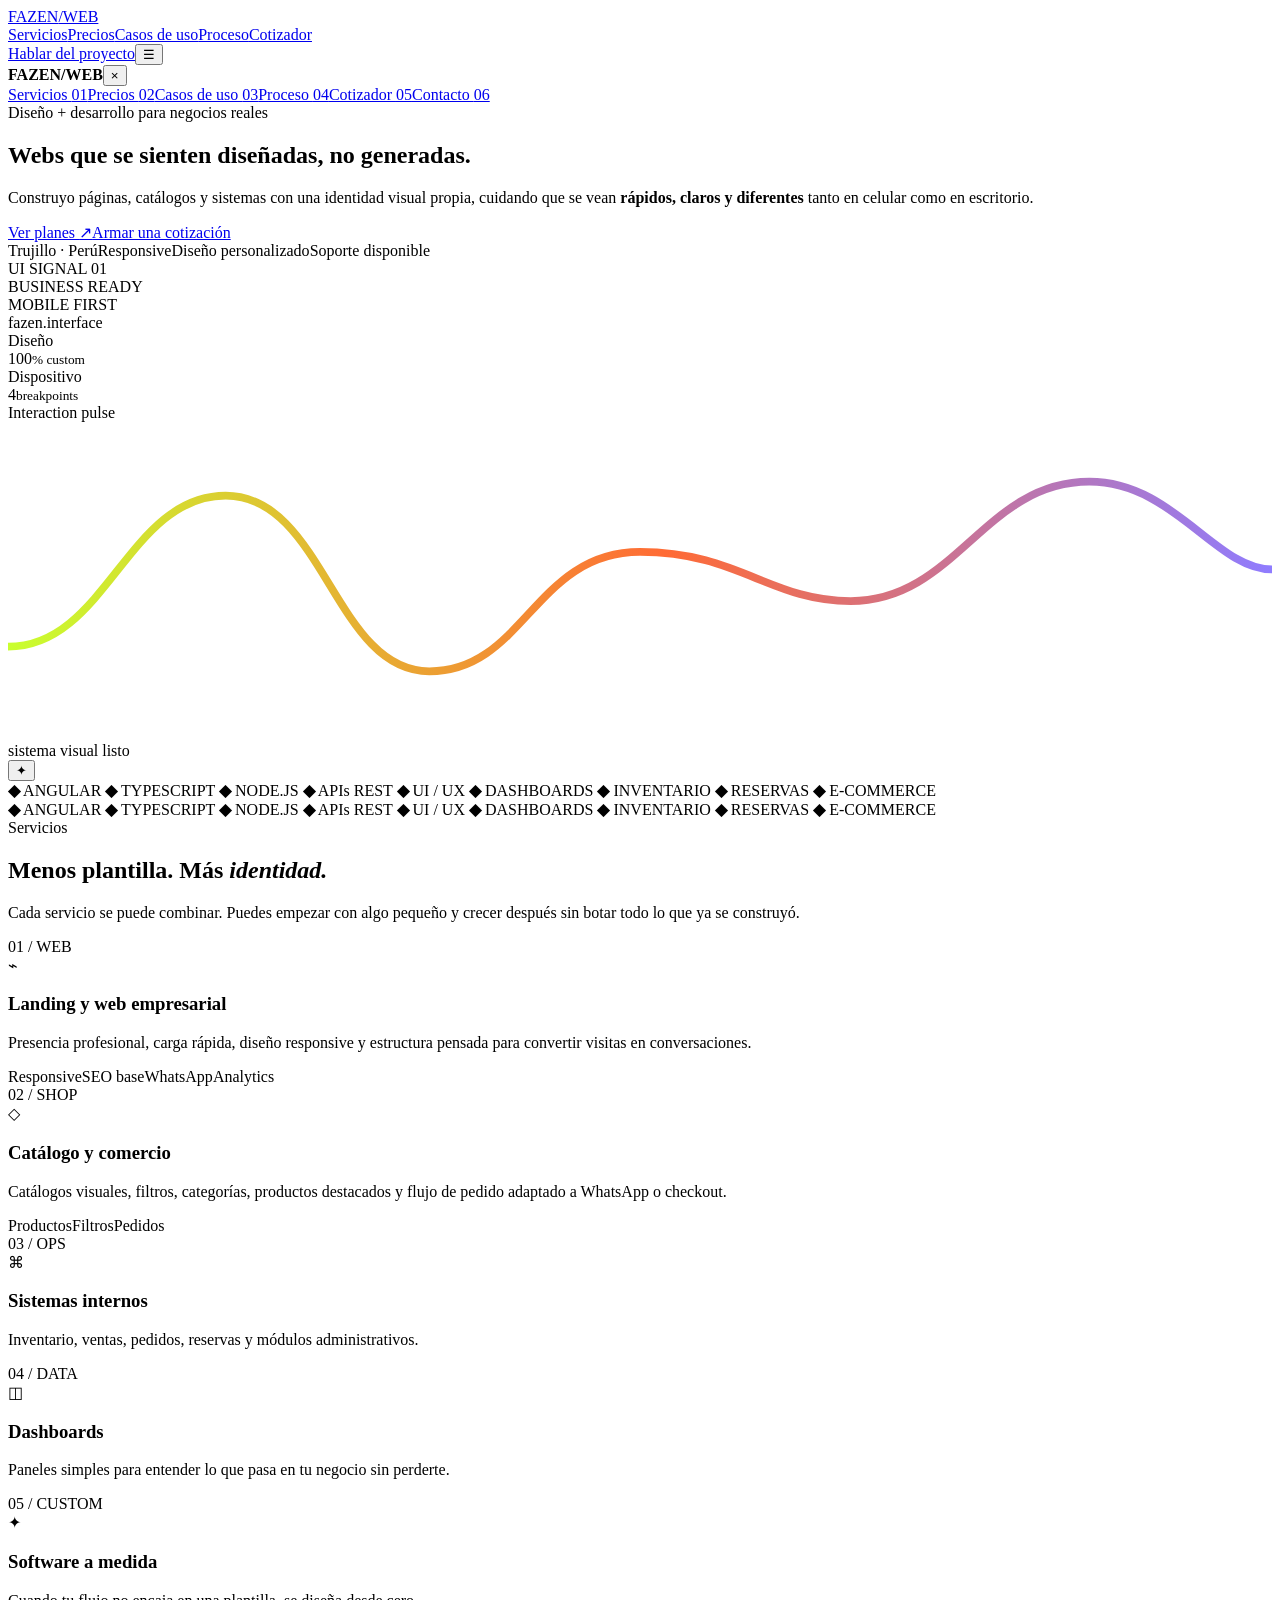
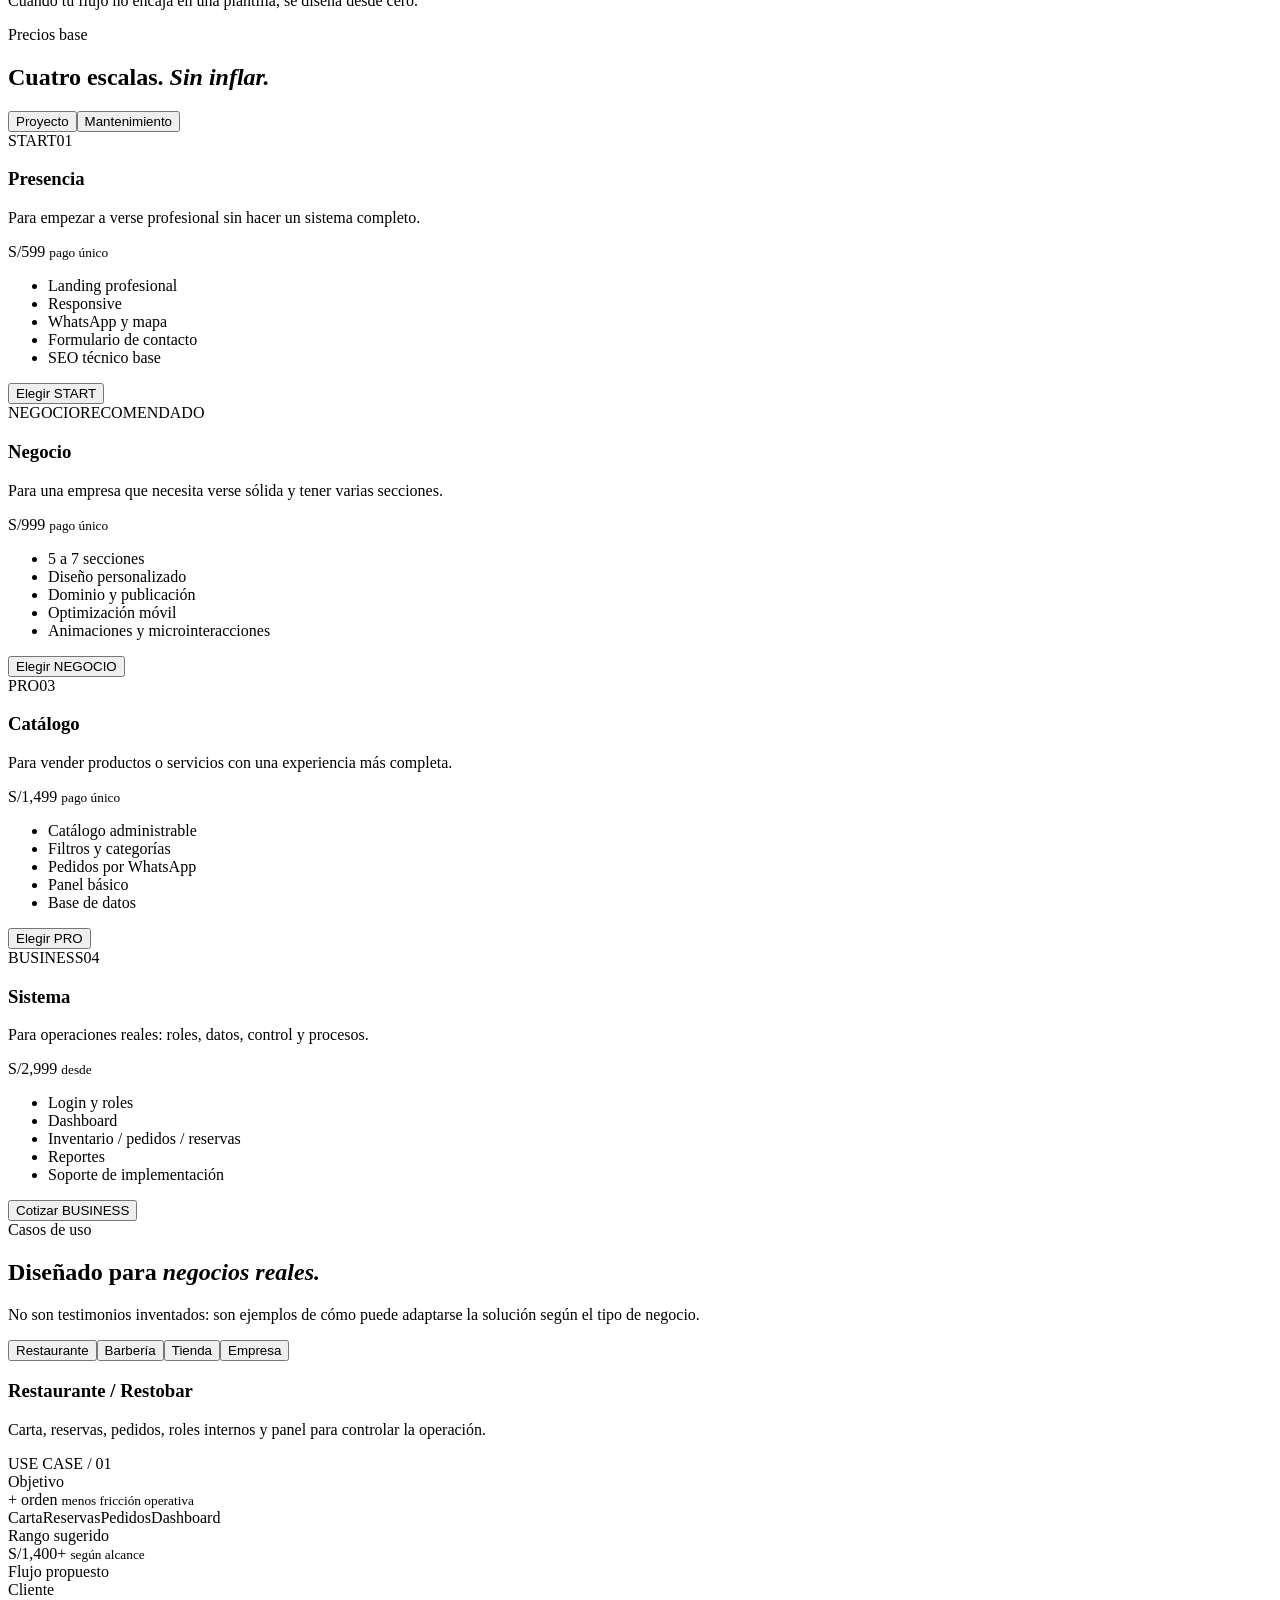
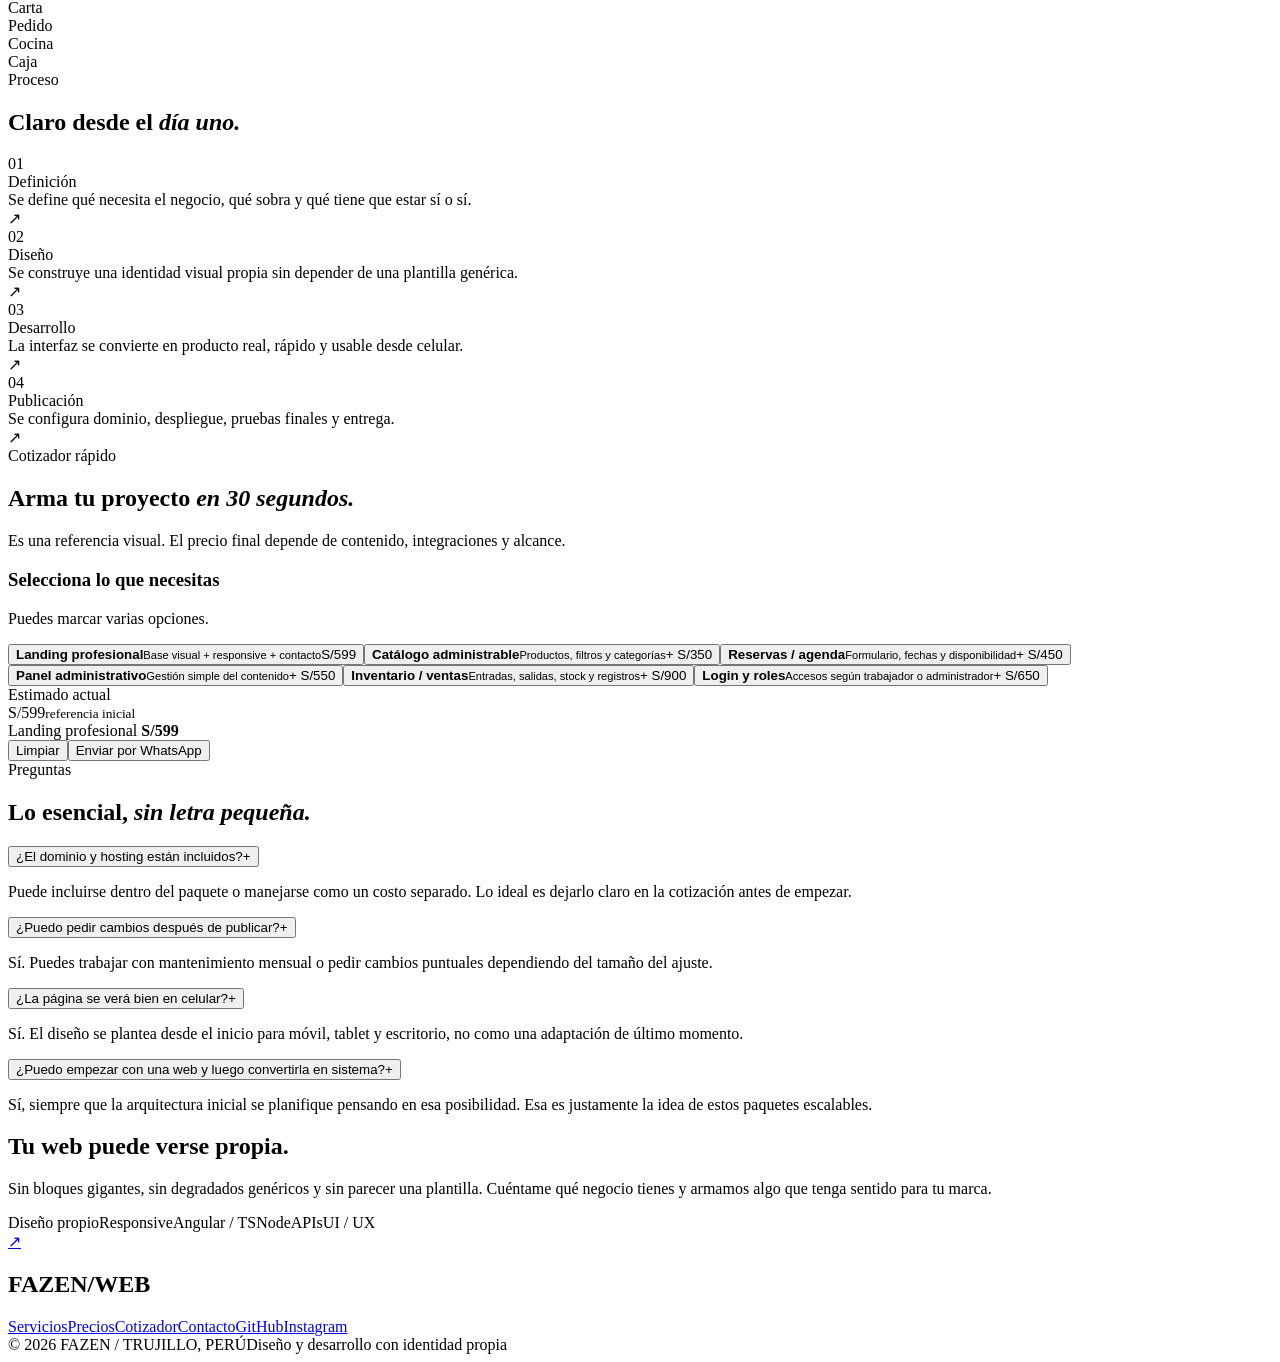
==== index.html @ 8232789a "Add Fazen landing page HTML" ====
<!DOCTYPE html><html lang="es"><head><meta charset="UTF-8"><meta name="viewport" content="width=device-width, initial-scale=1.0"><meta name="theme-color" content="#0b0b0a"><meta name="description" content="Fazen — diseño y desarrollo web para negocios que quieren verse distintos."><title>Fazen — Webs y sistemas con identidad propia</title><link rel="stylesheet" href="base.css"><link rel="stylesheet" href="components.css"></head><body><div class="scroll-progress" aria-hidden="true"><div class="scroll-progress__bar"></div></div><div class="page-noise" aria-hidden="true"></div><div class="page-lines" aria-hidden="true"></div><div class="page-vignette" aria-hidden="true"></div><div class="mouse-glow" aria-hidden="true"></div><div class="cursor-dot" aria-hidden="true"></div><div class="cursor-ring" aria-hidden="true"></div><div class="nav-wrap"><nav class="nav" aria-label="Navegación principal"><a class="nav__brand" href="#inicio" aria-label="Ir al inicio"><span class="nav__mark" aria-hidden="true"></span>FAZEN<span>/WEB</span></a><div class="nav__links"><a href="#servicios">Servicios</a><a href="#precios">Precios</a><a href="#casos">Casos de uso</a><a href="#proceso">Proceso</a><a href="#cotizador">Cotizador</a></div><a class="nav__cta magnetic" href="#contacto"><span class="dot"></span>Hablar del proyecto</a><button class="nav__menu" type="button" aria-label="Abrir menú">☰</button></nav></div><div class="mobile-panel" aria-hidden="true"><div class="mobile-panel__inner"><div class="mobile-panel__top"><strong>FAZEN/WEB</strong><button class="mobile-panel__close" type="button" aria-label="Cerrar menú">×</button></div><div class="mobile-panel__links"><a href="#servicios">Servicios <span>01</span></a><a href="#precios">Precios <span>02</span></a><a href="#casos">Casos de uso <span>03</span></a><a href="#proceso">Proceso <span>04</span></a><a href="#cotizador">Cotizador <span>05</span></a><a href="#contacto">Contacto <span>06</span></a></div></div></div><main><section class="hero" id="inicio"><div class="container"><div class="hero__grid"><div class="hero__content"><div class="hero__badge reveal"><i></i>Diseño + desarrollo para negocios reales</div><h1 class="hero__title reveal reveal-delay-1">Webs que se sienten <span class="outline">diseñadas,</span> no <span class="accent-word">generadas.</span></h1><p class="hero__copy reveal reveal-delay-2">Construyo páginas, catálogos y sistemas con una identidad visual propia, cuidando que se vean <strong>rápidos, claros y diferentes</strong> tanto en celular como en escritorio.</p><div class="hero__actions reveal reveal-delay-3"><a href="#precios" class="btn btn--accent magnetic">Ver planes <span class="btn__arrow">↗</span></a><a href="#cotizador" class="btn magnetic">Armar una cotización</a></div><div class="hero__meta reveal reveal-delay-4"><span>Trujillo · Perú</span><span>Responsive</span><span>Diseño personalizado</span><span>Soporte disponible</span></div></div><div class="signal-stage reveal reveal-delay-2"><div class="signal-orbit" aria-hidden="true"></div><div class="signal-stage__wire" aria-hidden="true"></div><div class="signal-stage__wire" aria-hidden="true"></div><div class="floating-tag floating-tag--a">UI SIGNAL 01</div><div class="floating-tag floating-tag--b">BUSINESS READY</div><div class="floating-tag floating-tag--c">MOBILE FIRST</div><article class="signal-console" aria-label="Panel visual demostrativo"><header class="signal-console__top"><div class="signal-console__brand">fazen.interface</div><div class="signal-console__traffic" aria-hidden="true"><i></i><i></i><i></i></div></header><div class="signal-console__body"><div class="signal-readout"><div class="readout-card"><div class="readout-card__label">Diseño</div><div class="readout-card__value">100<small>% custom</small></div><div class="readout-card__strip"><span class="on"></span><span class="on"></span><span class="on"></span><span class="hot"></span><span></span></div></div><div class="readout-card"><div class="readout-card__label">Dispositivo</div><div class="readout-card__value">4<small>breakpoints</small></div><div class="readout-card__strip"><span class="hot"></span><span class="on"></span><span class="on"></span><span class="on"></span><span></span></div></div></div><div class="signal-graph"><div class="signal-graph__label">Interaction pulse</div><svg viewBox="0 0 360 90" aria-hidden="true"><defs><linearGradient id="graphGradient" x1="0" x2="1"><stop offset="0%" stop-color="#c9ff2f"/><stop offset="52%" stop-color="#ff6b35"/><stop offset="100%" stop-color="#8f7cff"/></linearGradient></defs><path d="M0,64 C28,64 34,21 62,21 C90,21 93,71 120,71 C147,71 150,37 180,37 C208,37 217,51 240,51 C270,51 278,17 308,17 C332,17 344,42 360,42" fill="none" stroke="url(#graphGradient)" stroke-width="2.2" stroke-linecap="round" class="signal-graph__pulse"/></svg></div></div><div class="signal-console__bottom"><div class="signal-status"><i></i>sistema visual listo</div><button class="signal-switch" type="button" aria-label="Cambiar modo visual">✦</button></div></article></div></div></div></section><section class="trust-strip" aria-label="Tecnologías y servicios"><div class="trust-strip__track"><div class="trust-strip__item"><b>◆</b> ANGULAR <b>◆</b> TYPESCRIPT <b>◆</b> NODE.JS <b>◆</b> APIs REST <b>◆</b> UI / UX <b>◆</b> DASHBOARDS <b>◆</b> INVENTARIO <b>◆</b> RESERVAS <b>◆</b> E-COMMERCE</div><div class="trust-strip__item"><b>◆</b> ANGULAR <b>◆</b> TYPESCRIPT <b>◆</b> NODE.JS <b>◆</b> APIs REST <b>◆</b> UI / UX <b>◆</b> DASHBOARDS <b>◆</b> INVENTARIO <b>◆</b> RESERVAS <b>◆</b> E-COMMERCE</div></div></section><section class="section" id="servicios"><div class="container"><div class="section-head-row"><div><div class="section-kicker reveal">Servicios</div><h2 class="section-heading reveal reveal-delay-1">Menos plantilla. Más <em>identidad.</em></h2></div><p class="section-copy reveal reveal-delay-2">Cada servicio se puede combinar. Puedes empezar con algo pequeño y crecer después sin botar todo lo que ya se construyó.</p></div><div class="mosaic"><article class="service-tile reveal tilt"><div class="service-tile__index">01 / WEB</div><div class="service-tile__icon">⌁</div><h3>Landing y web empresarial</h3><p>Presencia profesional, carga rápida, diseño responsive y estructura pensada para convertir visitas en conversaciones.</p><div class="service-tile__tags"><span>Responsive</span><span>SEO base</span><span>WhatsApp</span><span>Analytics</span></div><div class="service-tile__shape" aria-hidden="true"></div></article><article class="service-tile reveal reveal-delay-1 tilt"><div class="service-tile__index">02 / SHOP</div><div class="service-tile__icon">◇</div><h3>Catálogo y comercio</h3><p>Catálogos visuales, filtros, categorías, productos destacados y flujo de pedido adaptado a WhatsApp o checkout.</p><div class="service-tile__tags"><span>Productos</span><span>Filtros</span><span>Pedidos</span></div><div class="service-tile__shape" aria-hidden="true"></div></article><article class="service-tile reveal tilt"><div class="service-tile__index">03 / OPS</div><div class="service-tile__icon">⌘</div><h3>Sistemas internos</h3><p>Inventario, ventas, pedidos, reservas y módulos administrativos.</p><div class="service-tile__shape" aria-hidden="true"></div></article><article class="service-tile reveal reveal-delay-1 tilt"><div class="service-tile__index">04 / DATA</div><div class="service-tile__icon">◫</div><h3>Dashboards</h3><p>Paneles simples para entender lo que pasa en tu negocio sin perderte.</p><div class="service-tile__shape" aria-hidden="true"></div></article><article class="service-tile reveal reveal-delay-2 tilt"><div class="service-tile__index">05 / CUSTOM</div><div class="service-tile__icon">✦</div><h3>Software a medida</h3><p>Cuando tu flujo no encaja en una plantilla, se diseña desde cero.</p><div class="service-tile__shape" aria-hidden="true"></div></article></div></div></section><section class="section section--tight" id="precios"><div class="container"><div class="section-head-row"><div><div class="section-kicker reveal">Precios base</div><h2 class="section-heading reveal reveal-delay-1">Cuatro escalas. <em>Sin inflar.</em></h2></div><div class="pricing-switcher reveal reveal-delay-2"><button type="button" class="is-active" data-mode="build">Proyecto</button><button type="button" data-mode="care">Mantenimiento</button></div></div><div class="pricing-grid"><article class="price-card reveal" data-plan-card="start"><div class="price-card__eyebrow"><span>START</span><span>01</span></div><h3>Presencia</h3><p class="price-card__desc">Para empezar a verse profesional sin hacer un sistema completo.</p><div class="price-card__price" data-build="S/599" data-care="S/60">S/599 <small data-suffix>pago único</small></div><ul class="price-card__list"><li>Landing profesional</li><li>Responsive</li><li>WhatsApp y mapa</li><li>Formulario de contacto</li><li>SEO técnico base</li></ul><button class="btn plan-button" type="button" data-plan="START">Elegir START</button></article><article class="price-card price-card--focus reveal reveal-delay-1" data-plan-card="negocio"><div class="price-card__eyebrow"><span>NEGOCIO</span><span class="price-card__badge">RECOMENDADO</span></div><h3>Negocio</h3><p class="price-card__desc">Para una empresa que necesita verse sólida y tener varias secciones.</p><div class="price-card__price" data-build="S/999" data-care="S/100">S/999 <small data-suffix>pago único</small></div><ul class="price-card__list"><li>5 a 7 secciones</li><li>Diseño personalizado</li><li>Dominio y publicación</li><li>Optimización móvil</li><li>Animaciones y microinteracciones</li></ul><button class="btn btn--accent plan-button" type="button" data-plan="NEGOCIO">Elegir NEGOCIO</button></article><article class="price-card reveal reveal-delay-2" data-plan-card="pro"><div class="price-card__eyebrow"><span>PRO</span><span>03</span></div><h3>Catálogo</h3><p class="price-card__desc">Para vender productos o servicios con una experiencia más completa.</p><div class="price-card__price" data-build="S/1,499" data-care="S/150">S/1,499 <small data-suffix>pago único</small></div><ul class="price-card__list"><li>Catálogo administrable</li><li>Filtros y categorías</li><li>Pedidos por WhatsApp</li><li>Panel básico</li><li>Base de datos</li></ul><button class="btn plan-button" type="button" data-plan="PRO">Elegir PRO</button></article><article class="price-card reveal reveal-delay-3" data-plan-card="business"><div class="price-card__eyebrow"><span>BUSINESS</span><span>04</span></div><h3>Sistema</h3><p class="price-card__desc">Para operaciones reales: roles, datos, control y procesos.</p><div class="price-card__price" data-build="S/2,999" data-care="S/250">S/2,999 <small data-suffix>desde</small></div><ul class="price-card__list"><li>Login y roles</li><li>Dashboard</li><li>Inventario / pedidos / reservas</li><li>Reportes</li><li>Soporte de implementación</li></ul><button class="btn plan-button" type="button" data-plan="BUSINESS">Cotizar BUSINESS</button></article></div></div></section><section class="section" id="casos"><div class="container"><div class="section-head-row"><div><div class="section-kicker reveal">Casos de uso</div><h2 class="section-heading reveal reveal-delay-1">Diseñado para <em>negocios reales.</em></h2></div><p class="section-copy reveal reveal-delay-2">No son testimonios inventados: son ejemplos de cómo puede adaptarse la solución según el tipo de negocio.</p></div><div class="case-rail"><div class="case-rail__nav reveal"><button type="button" class="is-active" data-case="restaurante">Restaurante</button><button type="button" data-case="barberia">Barbería</button><button type="button" data-case="tienda">Tienda</button><button type="button" data-case="empresa">Empresa</button></div><div class="case-panel reveal reveal-delay-1"><div class="case-panel__top"><div><h3 class="case-panel__title" id="caseTitle">Restaurante / Restobar</h3><p class="case-panel__desc" id="caseDesc">Carta, reservas, pedidos, roles internos y panel para controlar la operación.</p></div><div class="case-panel__code" id="caseCode">USE CASE / 01</div></div><div class="case-panel__grid"><div class="case-block"><div class="case-block__label">Objetivo</div><div class="case-block__value" id="caseGoal">+ orden <small>menos fricción operativa</small></div><div class="case-block__chips" id="caseChips"><span>Carta</span><span>Reservas</span><span>Pedidos</span><span>Dashboard</span></div></div><div class="case-block"><div class="case-block__label">Rango sugerido</div><div class="case-block__value" id="caseRange">S/1,400+ <small>según alcance</small></div></div><div class="case-block case-block--wide"><div class="case-block__label">Flujo propuesto</div><div class="case-flow" id="caseFlow"><div class="case-flow__step">Cliente</div><div class="case-flow__step">Carta</div><div class="case-flow__step">Pedido</div><div class="case-flow__step">Cocina</div><div class="case-flow__step">Caja</div></div></div></div></div></div></div></section><section class="section section--tight" id="proceso"><div class="container"><div class="section-head-row"><div><div class="section-kicker reveal">Proceso</div><h2 class="section-heading reveal reveal-delay-1">Claro desde el <em>día uno.</em></h2></div></div><div class="process-track"><div class="process-row reveal"><div class="process-row__n">01</div><div class="process-row__title">Definición</div><div class="process-row__copy">Se define qué necesita el negocio, qué sobra y qué tiene que estar sí o sí.</div><div class="process-row__mark">↗</div></div><div class="process-row reveal reveal-delay-1"><div class="process-row__n">02</div><div class="process-row__title">Diseño</div><div class="process-row__copy">Se construye una identidad visual propia sin depender de una plantilla genérica.</div><div class="process-row__mark">↗</div></div><div class="process-row reveal reveal-delay-2"><div class="process-row__n">03</div><div class="process-row__title">Desarrollo</div><div class="process-row__copy">La interfaz se convierte en producto real, rápido y usable desde celular.</div><div class="process-row__mark">↗</div></div><div class="process-row reveal reveal-delay-3"><div class="process-row__n">04</div><div class="process-row__title">Publicación</div><div class="process-row__copy">Se configura dominio, despliegue, pruebas finales y entrega.</div><div class="process-row__mark">↗</div></div></div></div></section><section class="section" id="cotizador"><div class="container"><div class="section-head-row"><div><div class="section-kicker reveal">Cotizador rápido</div><h2 class="section-heading reveal reveal-delay-1">Arma tu proyecto <em>en 30 segundos.</em></h2></div><p class="section-copy reveal reveal-delay-2">Es una referencia visual. El precio final depende de contenido, integraciones y alcance.</p></div><div class="quote-builder reveal"><div class="quote-builder__options"><h3 class="quote-builder__title">Selecciona lo que necesitas</h3><p class="quote-builder__sub">Puedes marcar varias opciones.</p><div class="quote-option-list"><button class="quote-option is-selected" type="button" data-price="599" data-label="Landing profesional"><span class="quote-option__text"><strong>Landing profesional</strong><small>Base visual + responsive + contacto</small></span><span class="quote-option__price">S/599</span></button><button class="quote-option" type="button" data-price="350" data-label="Catálogo administrable"><span class="quote-option__text"><strong>Catálogo administrable</strong><small>Productos, filtros y categorías</small></span><span class="quote-option__price">+ S/350</span></button><button class="quote-option" type="button" data-price="450" data-label="Reservas / agenda"><span class="quote-option__text"><strong>Reservas / agenda</strong><small>Formulario, fechas y disponibilidad</small></span><span class="quote-option__price">+ S/450</span></button><button class="quote-option" type="button" data-price="550" data-label="Panel administrativo"><span class="quote-option__text"><strong>Panel administrativo</strong><small>Gestión simple del contenido</small></span><span class="quote-option__price">+ S/550</span></button><button class="quote-option" type="button" data-price="900" data-label="Inventario / ventas"><span class="quote-option__text"><strong>Inventario / ventas</strong><small>Entradas, salidas, stock y registros</small></span><span class="quote-option__price">+ S/900</span></button><button class="quote-option" type="button" data-price="650" data-label="Login y roles"><span class="quote-option__text"><strong>Login y roles</strong><small>Accesos según trabajador o administrador</small></span><span class="quote-option__price">+ S/650</span></button></div></div><div class="quote-builder__result"><div class="quote-result"><div class="quote-result__badge">Estimado actual</div><div class="quote-result__total" id="quoteTotal">S/599 <small>referencia inicial</small></div><div class="quote-result__summary" id="quoteSummary"><div class="quote-result__summary-row"><span>Landing profesional</span><strong>S/599</strong></div></div><div class="quote-result__actions"><button class="btn" id="quoteReset" type="button">Limpiar</button><button class="btn btn--accent" id="quoteWhatsApp" type="button">Enviar por WhatsApp</button></div></div></div></div></div></section><section class="section section--tight"><div class="container"><div class="section-head-row"><div><div class="section-kicker reveal">Preguntas</div><h2 class="section-heading reveal reveal-delay-1">Lo esencial, <em>sin letra pequeña.</em></h2></div></div><div class="faq reveal"><article class="faq-item"><button class="faq-item__button" type="button"><span>¿El dominio y hosting están incluidos?</span><span class="faq-item__icon">+</span></button><div class="faq-item__content"><p>Puede incluirse dentro del paquete o manejarse como un costo separado. Lo ideal es dejarlo claro en la cotización antes de empezar.</p></div></article><article class="faq-item"><button class="faq-item__button" type="button"><span>¿Puedo pedir cambios después de publicar?</span><span class="faq-item__icon">+</span></button><div class="faq-item__content"><p>Sí. Puedes trabajar con mantenimiento mensual o pedir cambios puntuales dependiendo del tamaño del ajuste.</p></div></article><article class="faq-item"><button class="faq-item__button" type="button"><span>¿La página se verá bien en celular?</span><span class="faq-item__icon">+</span></button><div class="faq-item__content"><p>Sí. El diseño se plantea desde el inicio para móvil, tablet y escritorio, no como una adaptación de último momento.</p></div></article><article class="faq-item"><button class="faq-item__button" type="button"><span>¿Puedo empezar con una web y luego convertirla en sistema?</span><span class="faq-item__icon">+</span></button><div class="faq-item__content"><p>Sí, siempre que la arquitectura inicial se planifique pensando en esa posibilidad. Esa es justamente la idea de estos paquetes escalables.</p></div></article></div></div></section><section class="section section--tight" id="contacto"><div class="container"><div class="final-cta reveal"><div class="final-cta__grid"><div><h2 class="final-cta__title">Tu web puede verse <span>propia.</span></h2><p class="final-cta__copy">Sin bloques gigantes, sin degradados genéricos y sin parecer una plantilla. Cuéntame qué negocio tienes y armamos algo que tenga sentido para tu marca.</p><div class="final-cta__ticker"><span>Diseño propio</span><span>Responsive</span><span>Angular / TS</span><span>Node</span><span>APIs</span><span>UI / UX</span></div></div><a class="final-cta__action magnetic" id="mainWhatsApp" href="#" aria-label="Contactar por WhatsApp">↗</a></div></div></div></section></main><footer class="footer"><div class="container"><div class="footer__top"><h2 class="footer__brand">FAZEN<span>/WEB</span></h2><div class="footer__links"><a href="#servicios">Servicios</a><a href="#precios">Precios</a><a href="#cotizador">Cotizador</a><a href="#contacto">Contacto</a><a href="#">GitHub</a><a href="#">Instagram</a></div></div><div class="footer__bottom"><span>© 2026 FAZEN / TRUJILLO, PERÚ</span><span>Diseño y desarrollo con identidad propia</span></div></div></footer><script src="app.js"></script></body></html>
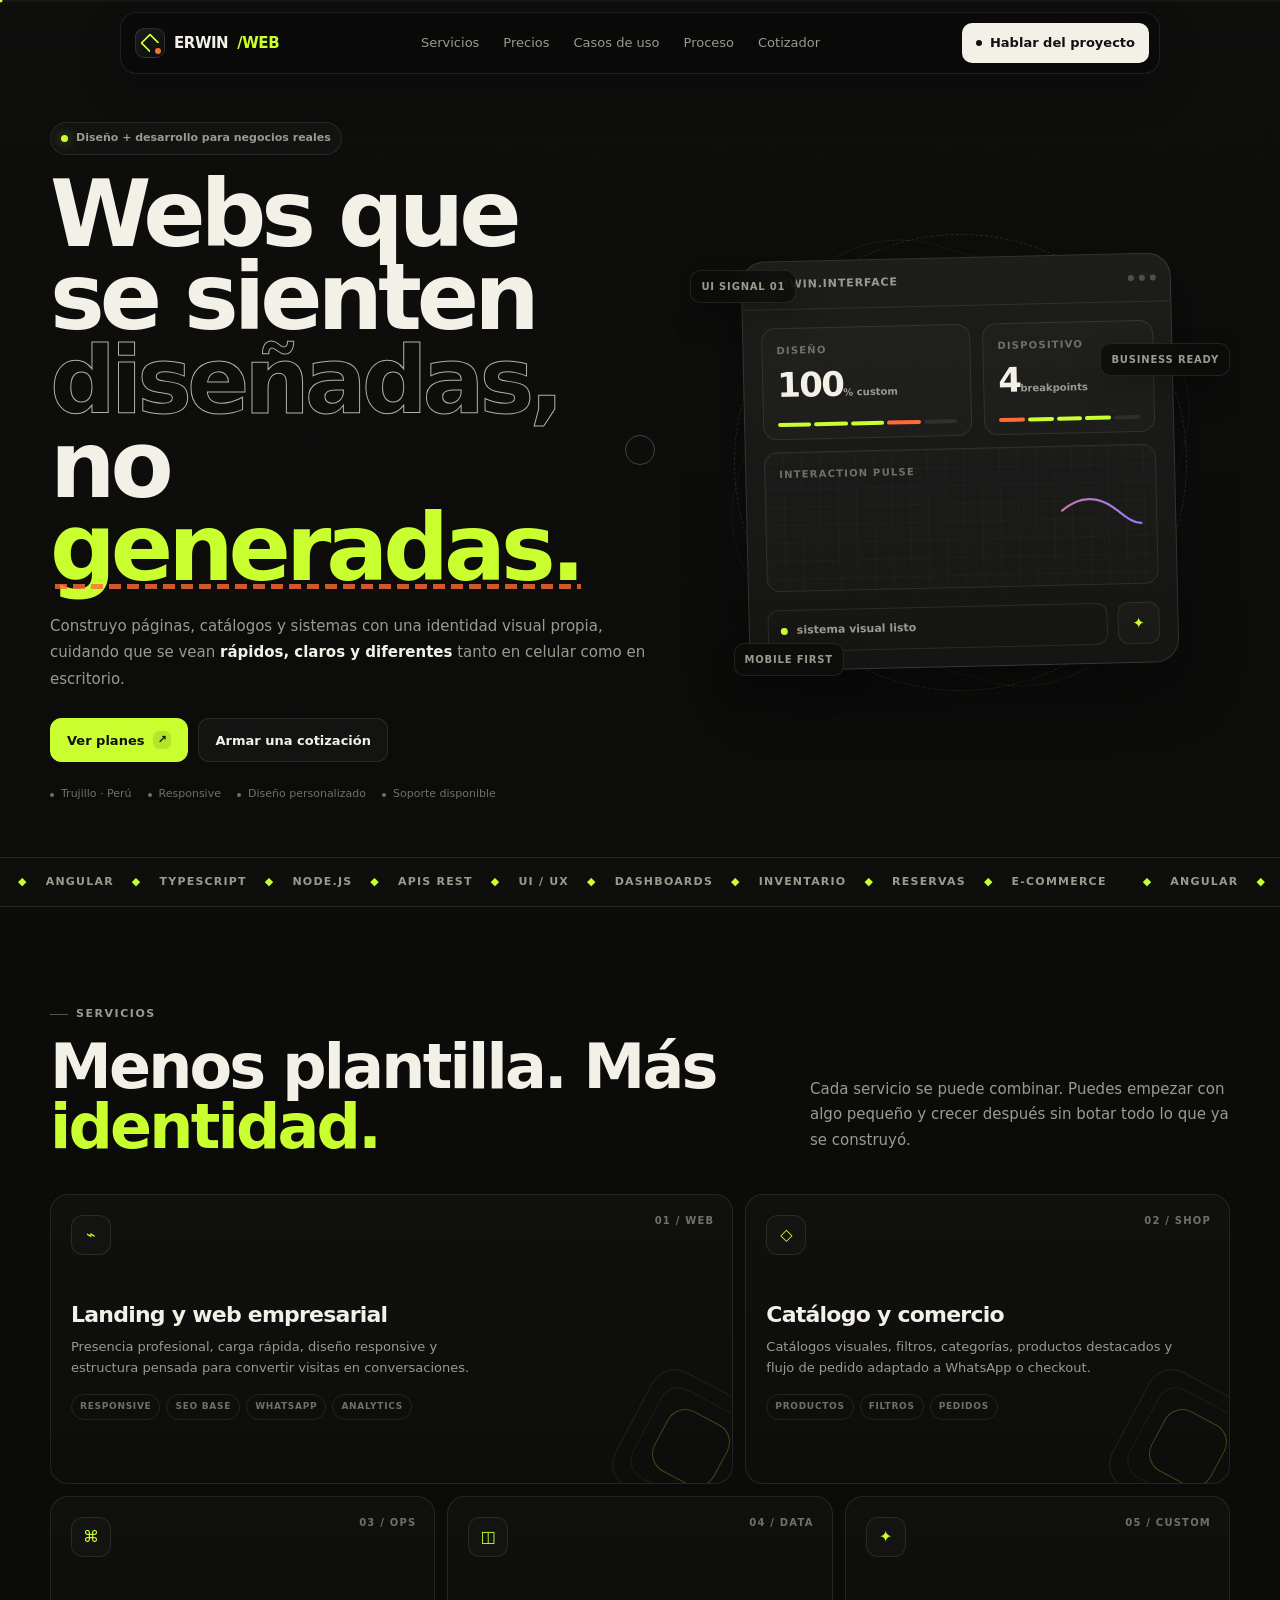
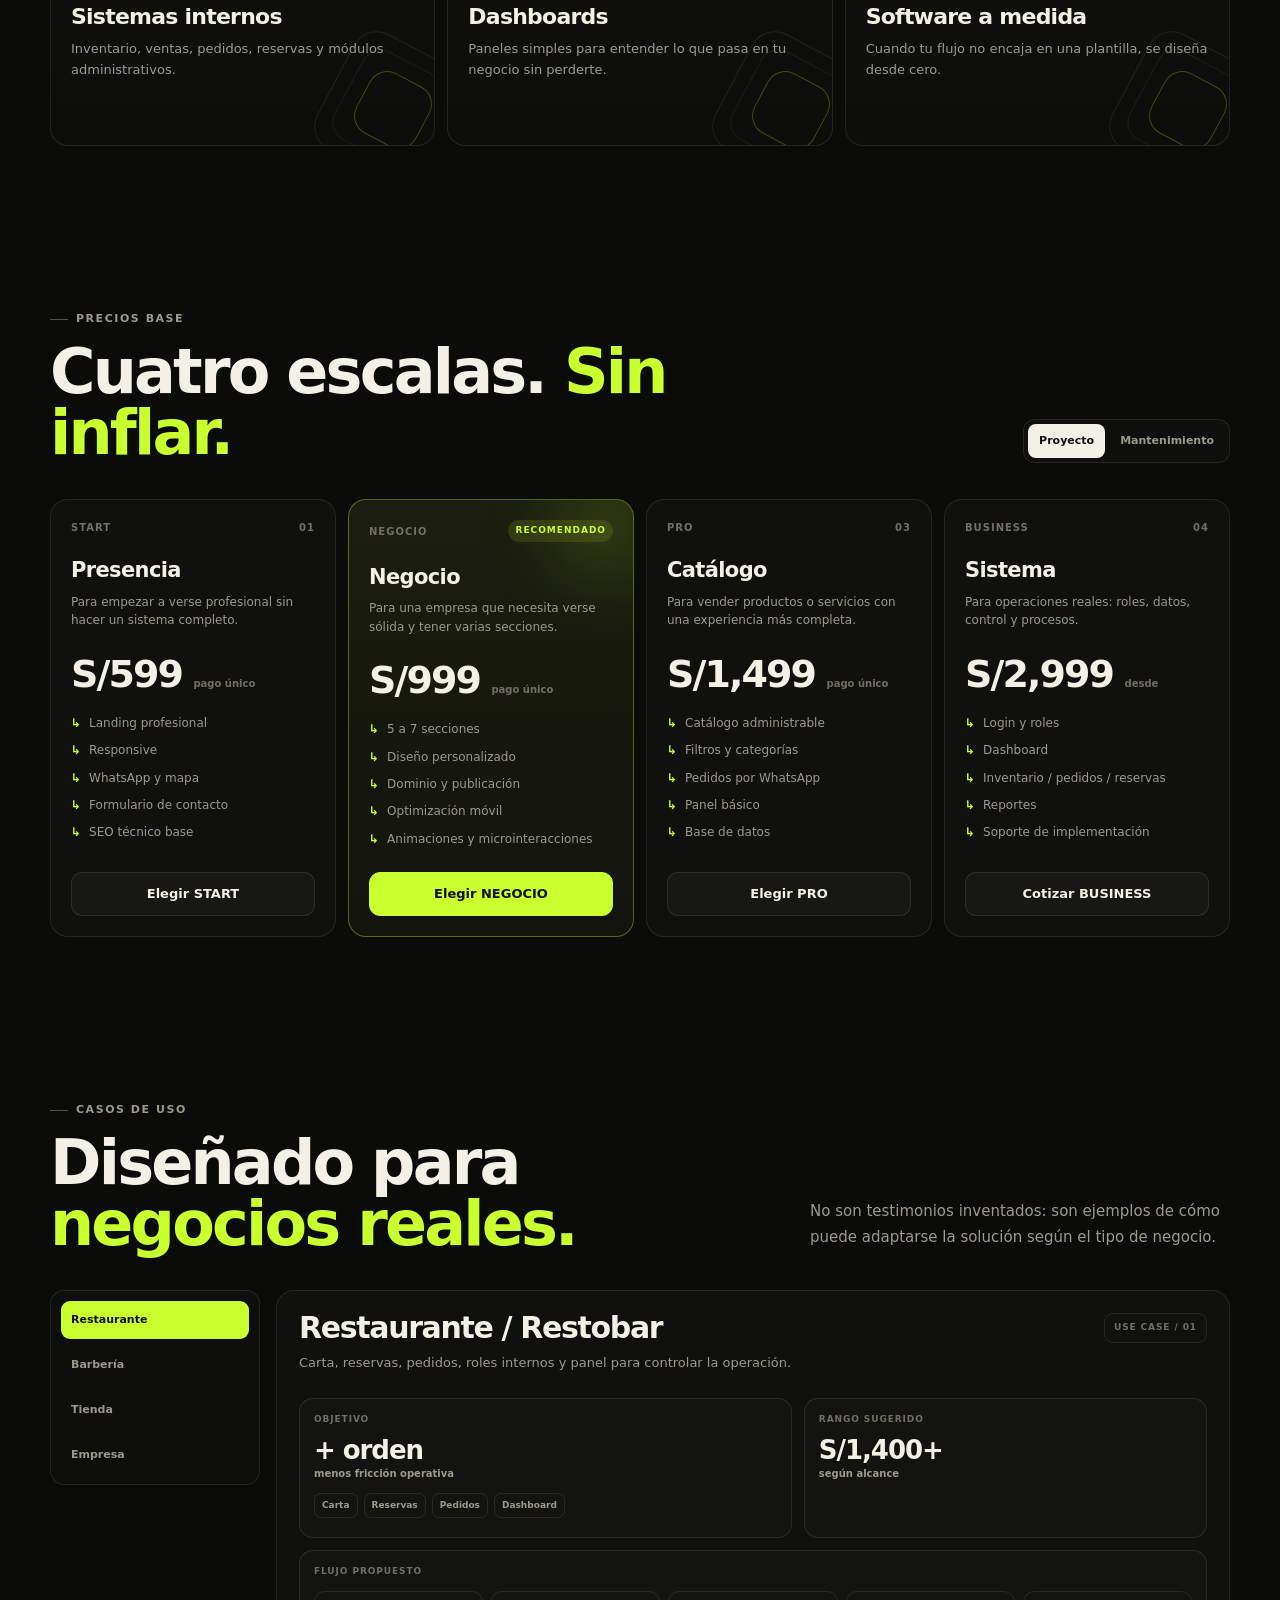
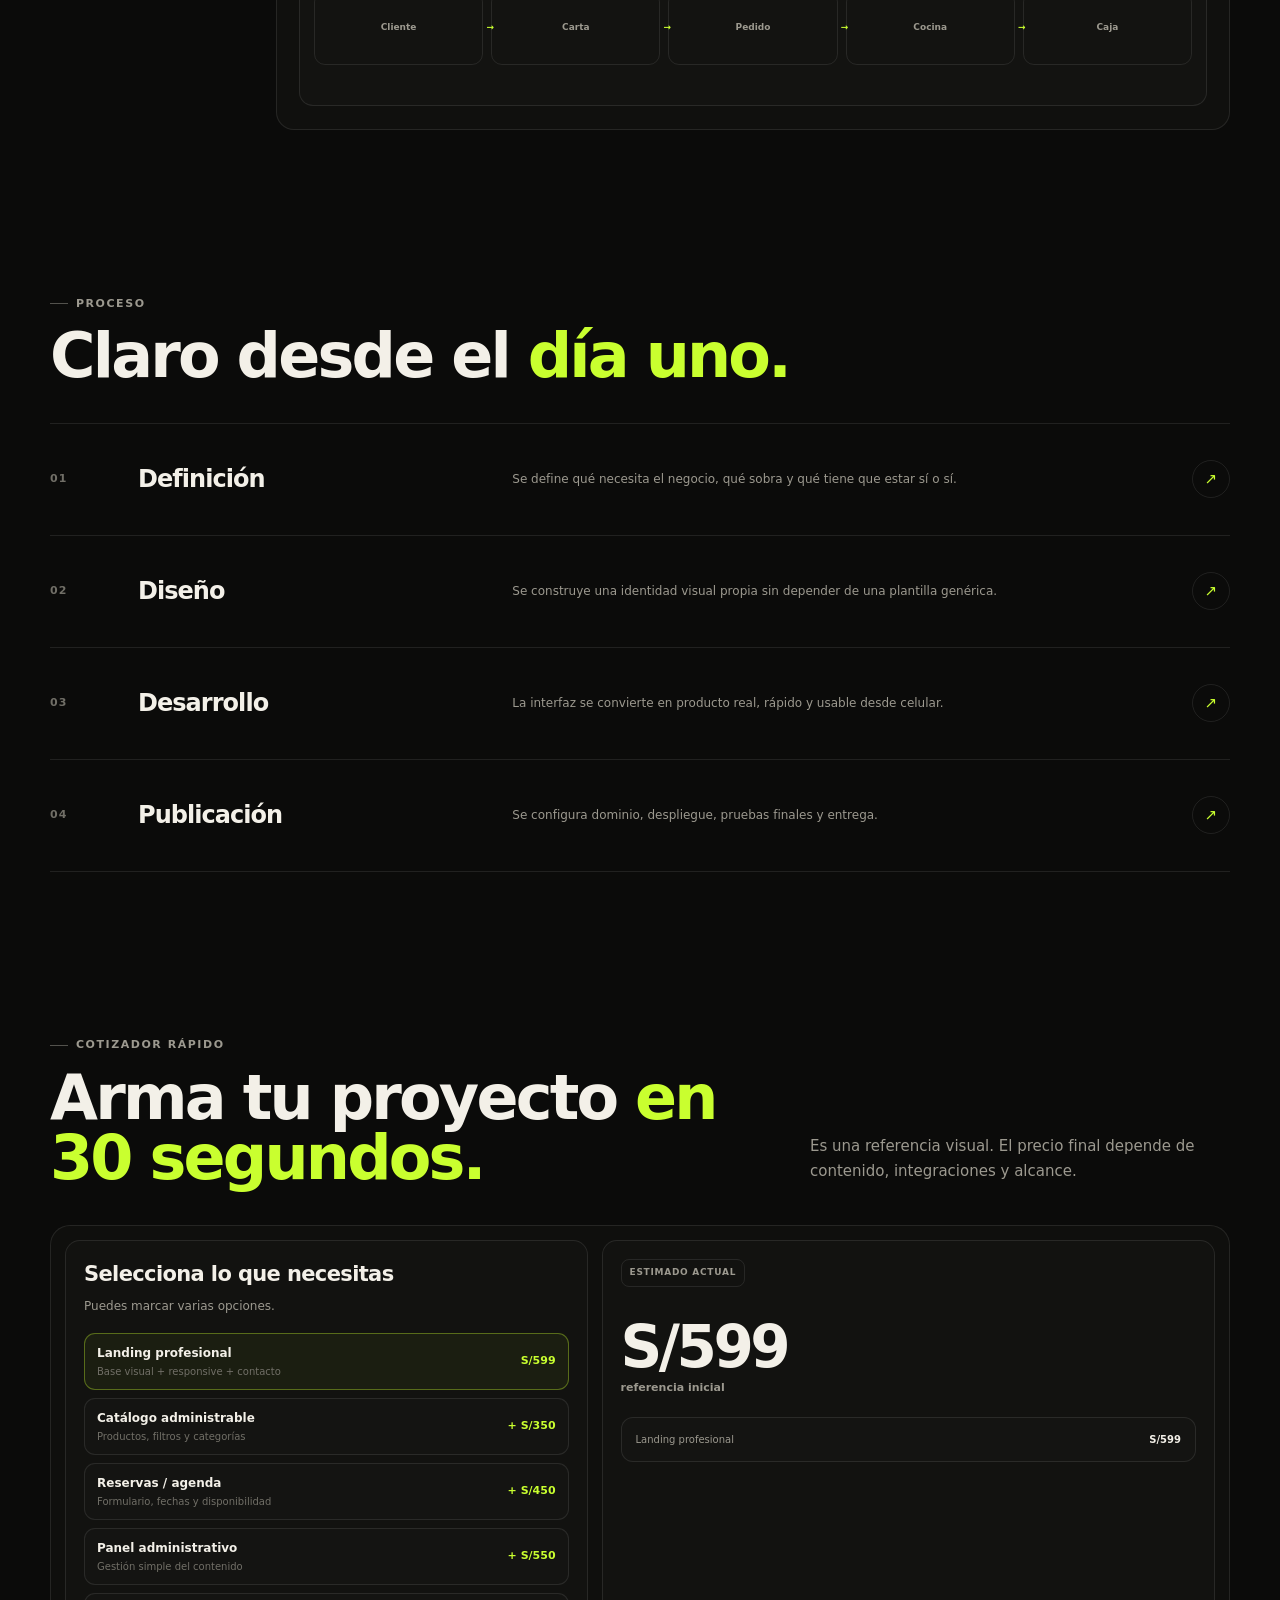
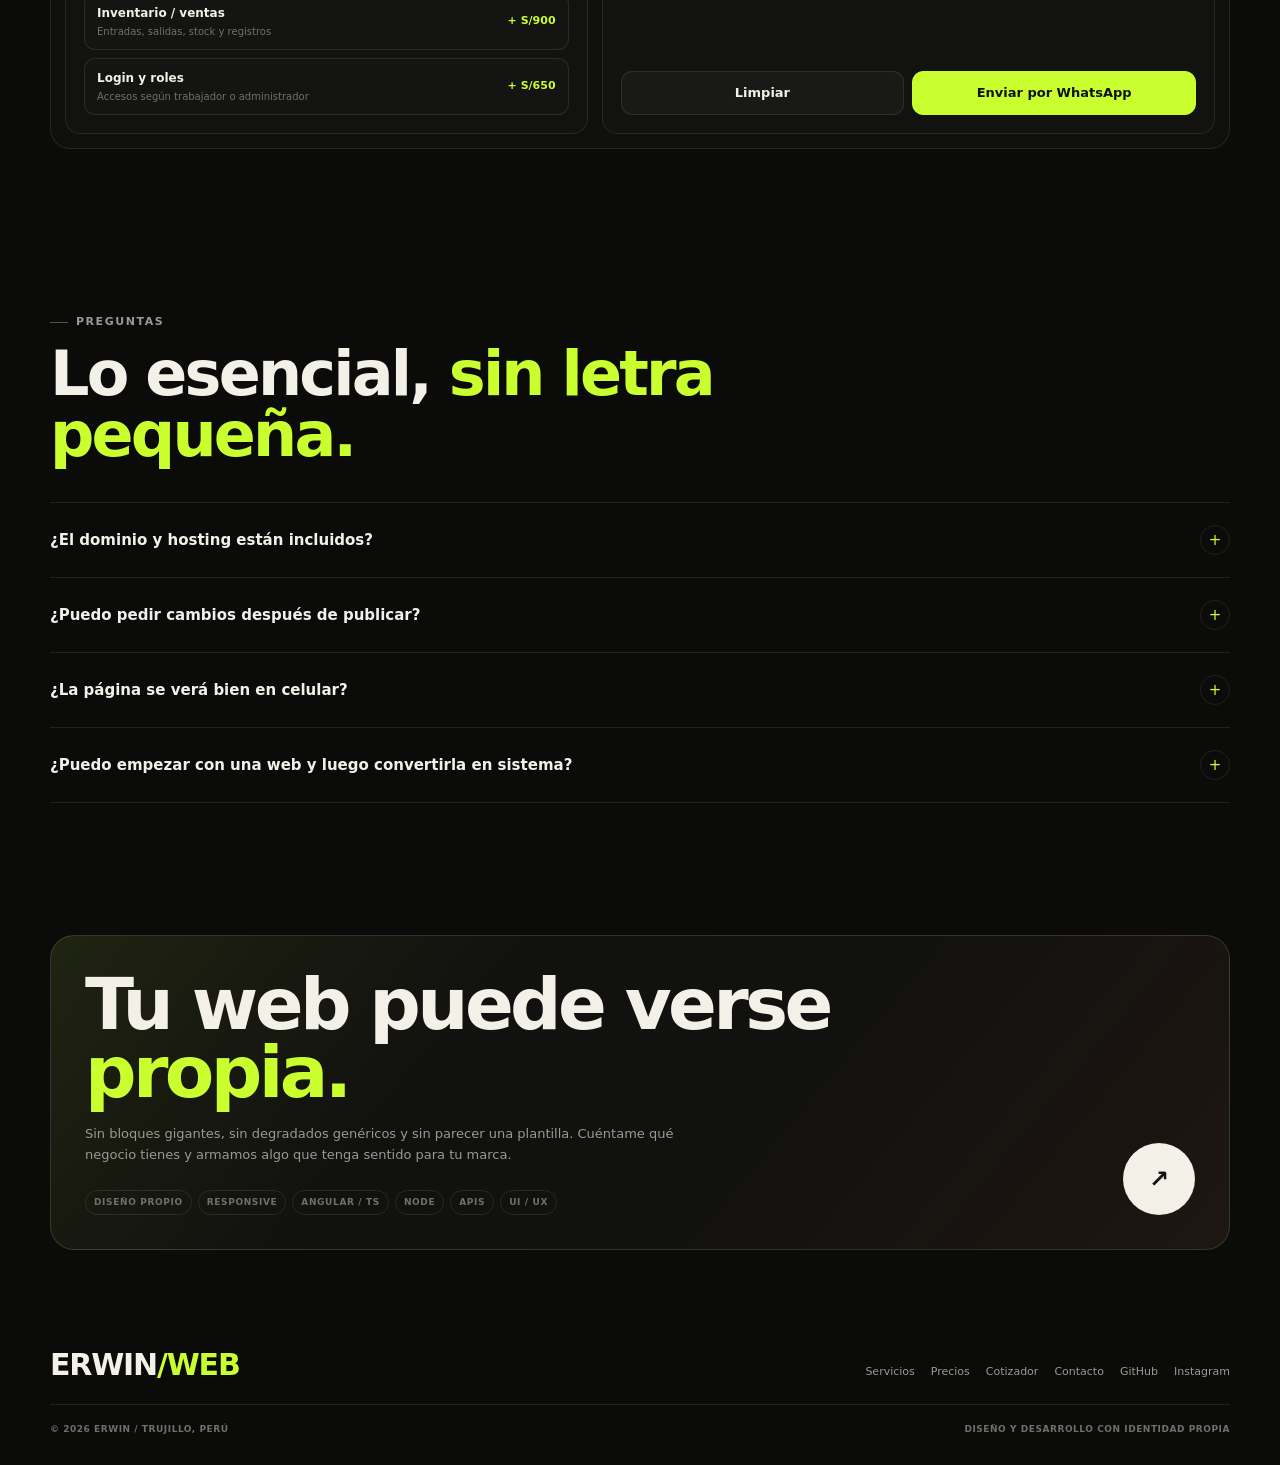
==== commit 97d5a2a5: "Rename branding from Fazen to Erwin" ====
--- a/index.html
+++ b/index.html
@@ -1 +1 @@
-<!DOCTYPE html><html lang="es"><head><meta charset="UTF-8"><meta name="viewport" content="width=device-width, initial-scale=1.0"><meta name="theme-color" content="#0b0b0a"><meta name="description" content="Fazen — diseño y desarrollo web para negocios que quieren verse distintos."><title>Fazen — Webs y sistemas con identidad propia</title><link rel="stylesheet" href="base.css"><link rel="stylesheet" href="components.css"></head><body><div class="scroll-progress" aria-hidden="true"><div class="scroll-progress__bar"></div></div><div class="page-noise" aria-hidden="true"></div><div class="page-lines" aria-hidden="true"></div><div class="page-vignette" aria-hidden="true"></div><div class="mouse-glow" aria-hidden="true"></div><div class="cursor-dot" aria-hidden="true"></div><div class="cursor-ring" aria-hidden="true"></div><div class="nav-wrap"><nav class="nav" aria-label="Navegación principal"><a class="nav__brand" href="#inicio" aria-label="Ir al inicio"><span class="nav__mark" aria-hidden="true"></span>FAZEN<span>/WEB</span></a><div class="nav__links"><a href="#servicios">Servicios</a><a href="#precios">Precios</a><a href="#casos">Casos de uso</a><a href="#proceso">Proceso</a><a href="#cotizador">Cotizador</a></div><a class="nav__cta magnetic" href="#contacto"><span class="dot"></span>Hablar del proyecto</a><button class="nav__menu" type="button" aria-label="Abrir menú">☰</button></nav></div><div class="mobile-panel" aria-hidden="true"><div class="mobile-panel__inner"><div class="mobile-panel__top"><strong>FAZEN/WEB</strong><button class="mobile-panel__close" type="button" aria-label="Cerrar menú">×</button></div><div class="mobile-panel__links"><a href="#servicios">Servicios <span>01</span></a><a href="#precios">Precios <span>02</span></a><a href="#casos">Casos de uso <span>03</span></a><a href="#proceso">Proceso <span>04</span></a><a href="#cotizador">Cotizador <span>05</span></a><a href="#contacto">Contacto <span>06</span></a></div></div></div><main><section class="hero" id="inicio"><div class="container"><div class="hero__grid"><div class="hero__content"><div class="hero__badge reveal"><i></i>Diseño + desarrollo para negocios reales</div><h1 class="hero__title reveal reveal-delay-1">Webs que se sienten <span class="outline">diseñadas,</span> no <span class="accent-word">generadas.</span></h1><p class="hero__copy reveal reveal-delay-2">Construyo páginas, catálogos y sistemas con una identidad visual propia, cuidando que se vean <strong>rápidos, claros y diferentes</strong> tanto en celular como en escritorio.</p><div class="hero__actions reveal reveal-delay-3"><a href="#precios" class="btn btn--accent magnetic">Ver planes <span class="btn__arrow">↗</span></a><a href="#cotizador" class="btn magnetic">Armar una cotización</a></div><div class="hero__meta reveal reveal-delay-4"><span>Trujillo · Perú</span><span>Responsive</span><span>Diseño personalizado</span><span>Soporte disponible</span></div></div><div class="signal-stage reveal reveal-delay-2"><div class="signal-orbit" aria-hidden="true"></div><div class="signal-stage__wire" aria-hidden="true"></div><div class="signal-stage__wire" aria-hidden="true"></div><div class="floating-tag floating-tag--a">UI SIGNAL 01</div><div class="floating-tag floating-tag--b">BUSINESS READY</div><div class="floating-tag floating-tag--c">MOBILE FIRST</div><article class="signal-console" aria-label="Panel visual demostrativo"><header class="signal-console__top"><div class="signal-console__brand">fazen.interface</div><div class="signal-console__traffic" aria-hidden="true"><i></i><i></i><i></i></div></header><div class="signal-console__body"><div class="signal-readout"><div class="readout-card"><div class="readout-card__label">Diseño</div><div class="readout-card__value">100<small>% custom</small></div><div class="readout-card__strip"><span class="on"></span><span class="on"></span><span class="on"></span><span class="hot"></span><span></span></div></div><div class="readout-card"><div class="readout-card__label">Dispositivo</div><div class="readout-card__value">4<small>breakpoints</small></div><div class="readout-card__strip"><span class="hot"></span><span class="on"></span><span class="on"></span><span class="on"></span><span></span></div></div></div><div class="signal-graph"><div class="signal-graph__label">Interaction pulse</div><svg viewBox="0 0 360 90" aria-hidden="true"><defs><linearGradient id="graphGradient" x1="0" x2="1"><stop offset="0%" stop-color="#c9ff2f"/><stop offset="52%" stop-color="#ff6b35"/><stop offset="100%" stop-color="#8f7cff"/></linearGradient></defs><path d="M0,64 C28,64 34,21 62,21 C90,21 93,71 120,71 C147,71 150,37 180,37 C208,37 217,51 240,51 C270,51 278,17 308,17 C332,17 344,42 360,42" fill="none" stroke="url(#graphGradient)" stroke-width="2.2" stroke-linecap="round" class="signal-graph__pulse"/></svg></div></div><div class="signal-console__bottom"><div class="signal-status"><i></i>sistema visual listo</div><button class="signal-switch" type="button" aria-label="Cambiar modo visual">✦</button></div></article></div></div></div></section><section class="trust-strip" aria-label="Tecnologías y servicios"><div class="trust-strip__track"><div class="trust-strip__item"><b>◆</b> ANGULAR <b>◆</b> TYPESCRIPT <b>◆</b> NODE.JS <b>◆</b> APIs REST <b>◆</b> UI / UX <b>◆</b> DASHBOARDS <b>◆</b> INVENTARIO <b>◆</b> RESERVAS <b>◆</b> E-COMMERCE</div><div class="trust-strip__item"><b>◆</b> ANGULAR <b>◆</b> TYPESCRIPT <b>◆</b> NODE.JS <b>◆</b> APIs REST <b>◆</b> UI / UX <b>◆</b> DASHBOARDS <b>◆</b> INVENTARIO <b>◆</b> RESERVAS <b>◆</b> E-COMMERCE</div></div></section><section class="section" id="servicios"><div class="container"><div class="section-head-row"><div><div class="section-kicker reveal">Servicios</div><h2 class="section-heading reveal reveal-delay-1">Menos plantilla. Más <em>identidad.</em></h2></div><p class="section-copy reveal reveal-delay-2">Cada servicio se puede combinar. Puedes empezar con algo pequeño y crecer después sin botar todo lo que ya se construyó.</p></div><div class="mosaic"><article class="service-tile reveal tilt"><div class="service-tile__index">01 / WEB</div><div class="service-tile__icon">⌁</div><h3>Landing y web empresarial</h3><p>Presencia profesional, carga rápida, diseño responsive y estructura pensada para convertir visitas en conversaciones.</p><div class="service-tile__tags"><span>Responsive</span><span>SEO base</span><span>WhatsApp</span><span>Analytics</span></div><div class="service-tile__shape" aria-hidden="true"></div></article><article class="service-tile reveal reveal-delay-1 tilt"><div class="service-tile__index">02 / SHOP</div><div class="service-tile__icon">◇</div><h3>Catálogo y comercio</h3><p>Catálogos visuales, filtros, categorías, productos destacados y flujo de pedido adaptado a WhatsApp o checkout.</p><div class="service-tile__tags"><span>Productos</span><span>Filtros</span><span>Pedidos</span></div><div class="service-tile__shape" aria-hidden="true"></div></article><article class="service-tile reveal tilt"><div class="service-tile__index">03 / OPS</div><div class="service-tile__icon">⌘</div><h3>Sistemas internos</h3><p>Inventario, ventas, pedidos, reservas y módulos administrativos.</p><div class="service-tile__shape" aria-hidden="true"></div></article><article class="service-tile reveal reveal-delay-1 tilt"><div class="service-tile__index">04 / DATA</div><div class="service-tile__icon">◫</div><h3>Dashboards</h3><p>Paneles simples para entender lo que pasa en tu negocio sin perderte.</p><div class="service-tile__shape" aria-hidden="true"></div></article><article class="service-tile reveal reveal-delay-2 tilt"><div class="service-tile__index">05 / CUSTOM</div><div class="service-tile__icon">✦</div><h3>Software a medida</h3><p>Cuando tu flujo no encaja en una plantilla, se diseña desde cero.</p><div class="service-tile__shape" aria-hidden="true"></div></article></div></div></section><section class="section section--tight" id="precios"><div class="container"><div class="section-head-row"><div><div class="section-kicker reveal">Precios base</div><h2 class="section-heading reveal reveal-delay-1">Cuatro escalas. <em>Sin inflar.</em></h2></div><div class="pricing-switcher reveal reveal-delay-2"><button type="button" class="is-active" data-mode="build">Proyecto</button><button type="button" data-mode="care">Mantenimiento</button></div></div><div class="pricing-grid"><article class="price-card reveal" data-plan-card="start"><div class="price-card__eyebrow"><span>START</span><span>01</span></div><h3>Presencia</h3><p class="price-card__desc">Para empezar a verse profesional sin hacer un sistema completo.</p><div class="price-card__price" data-build="S/599" data-care="S/60">S/599 <small data-suffix>pago único</small></div><ul class="price-card__list"><li>Landing profesional</li><li>Responsive</li><li>WhatsApp y mapa</li><li>Formulario de contacto</li><li>SEO técnico base</li></ul><button class="btn plan-button" type="button" data-plan="START">Elegir START</button></article><article class="price-card price-card--focus reveal reveal-delay-1" data-plan-card="negocio"><div class="price-card__eyebrow"><span>NEGOCIO</span><span class="price-card__badge">RECOMENDADO</span></div><h3>Negocio</h3><p class="price-card__desc">Para una empresa que necesita verse sólida y tener varias secciones.</p><div class="price-card__price" data-build="S/999" data-care="S/100">S/999 <small data-suffix>pago único</small></div><ul class="price-card__list"><li>5 a 7 secciones</li><li>Diseño personalizado</li><li>Dominio y publicación</li><li>Optimización móvil</li><li>Animaciones y microinteracciones</li></ul><button class="btn btn--accent plan-button" type="button" data-plan="NEGOCIO">Elegir NEGOCIO</button></article><article class="price-card reveal reveal-delay-2" data-plan-card="pro"><div class="price-card__eyebrow"><span>PRO</span><span>03</span></div><h3>Catálogo</h3><p class="price-card__desc">Para vender productos o servicios con una experiencia más completa.</p><div class="price-card__price" data-build="S/1,499" data-care="S/150">S/1,499 <small data-suffix>pago único</small></div><ul class="price-card__list"><li>Catálogo administrable</li><li>Filtros y categorías</li><li>Pedidos por WhatsApp</li><li>Panel básico</li><li>Base de datos</li></ul><button class="btn plan-button" type="button" data-plan="PRO">Elegir PRO</button></article><article class="price-card reveal reveal-delay-3" data-plan-card="business"><div class="price-card__eyebrow"><span>BUSINESS</span><span>04</span></div><h3>Sistema</h3><p class="price-card__desc">Para operaciones reales: roles, datos, control y procesos.</p><div class="price-card__price" data-build="S/2,999" data-care="S/250">S/2,999 <small data-suffix>desde</small></div><ul class="price-card__list"><li>Login y roles</li><li>Dashboard</li><li>Inventario / pedidos / reservas</li><li>Reportes</li><li>Soporte de implementación</li></ul><button class="btn plan-button" type="button" data-plan="BUSINESS">Cotizar BUSINESS</button></article></div></div></section><section class="section" id="casos"><div class="container"><div class="section-head-row"><div><div class="section-kicker reveal">Casos de uso</div><h2 class="section-heading reveal reveal-delay-1">Diseñado para <em>negocios reales.</em></h2></div><p class="section-copy reveal reveal-delay-2">No son testimonios inventados: son ejemplos de cómo puede adaptarse la solución según el tipo de negocio.</p></div><div class="case-rail"><div class="case-rail__nav reveal"><button type="button" class="is-active" data-case="restaurante">Restaurante</button><button type="button" data-case="barberia">Barbería</button><button type="button" data-case="tienda">Tienda</button><button type="button" data-case="empresa">Empresa</button></div><div class="case-panel reveal reveal-delay-1"><div class="case-panel__top"><div><h3 class="case-panel__title" id="caseTitle">Restaurante / Restobar</h3><p class="case-panel__desc" id="caseDesc">Carta, reservas, pedidos, roles internos y panel para controlar la operación.</p></div><div class="case-panel__code" id="caseCode">USE CASE / 01</div></div><div class="case-panel__grid"><div class="case-block"><div class="case-block__label">Objetivo</div><div class="case-block__value" id="caseGoal">+ orden <small>menos fricción operativa</small></div><div class="case-block__chips" id="caseChips"><span>Carta</span><span>Reservas</span><span>Pedidos</span><span>Dashboard</span></div></div><div class="case-block"><div class="case-block__label">Rango sugerido</div><div class="case-block__value" id="caseRange">S/1,400+ <small>según alcance</small></div></div><div class="case-block case-block--wide"><div class="case-block__label">Flujo propuesto</div><div class="case-flow" id="caseFlow"><div class="case-flow__step">Cliente</div><div class="case-flow__step">Carta</div><div class="case-flow__step">Pedido</div><div class="case-flow__step">Cocina</div><div class="case-flow__step">Caja</div></div></div></div></div></div></div></section><section class="section section--tight" id="proceso"><div class="container"><div class="section-head-row"><div><div class="section-kicker reveal">Proceso</div><h2 class="section-heading reveal reveal-delay-1">Claro desde el <em>día uno.</em></h2></div></div><div class="process-track"><div class="process-row reveal"><div class="process-row__n">01</div><div class="process-row__title">Definición</div><div class="process-row__copy">Se define qué necesita el negocio, qué sobra y qué tiene que estar sí o sí.</div><div class="process-row__mark">↗</div></div><div class="process-row reveal reveal-delay-1"><div class="process-row__n">02</div><div class="process-row__title">Diseño</div><div class="process-row__copy">Se construye una identidad visual propia sin depender de una plantilla genérica.</div><div class="process-row__mark">↗</div></div><div class="process-row reveal reveal-delay-2"><div class="process-row__n">03</div><div class="process-row__title">Desarrollo</div><div class="process-row__copy">La interfaz se convierte en producto real, rápido y usable desde celular.</div><div class="process-row__mark">↗</div></div><div class="process-row reveal reveal-delay-3"><div class="process-row__n">04</div><div class="process-row__title">Publicación</div><div class="process-row__copy">Se configura dominio, despliegue, pruebas finales y entrega.</div><div class="process-row__mark">↗</div></div></div></div></section><section class="section" id="cotizador"><div class="container"><div class="section-head-row"><div><div class="section-kicker reveal">Cotizador rápido</div><h2 class="section-heading reveal reveal-delay-1">Arma tu proyecto <em>en 30 segundos.</em></h2></div><p class="section-copy reveal reveal-delay-2">Es una referencia visual. El precio final depende de contenido, integraciones y alcance.</p></div><div class="quote-builder reveal"><div class="quote-builder__options"><h3 class="quote-builder__title">Selecciona lo que necesitas</h3><p class="quote-builder__sub">Puedes marcar varias opciones.</p><div class="quote-option-list"><button class="quote-option is-selected" type="button" data-price="599" data-label="Landing profesional"><span class="quote-option__text"><strong>Landing profesional</strong><small>Base visual + responsive + contacto</small></span><span class="quote-option__price">S/599</span></button><button class="quote-option" type="button" data-price="350" data-label="Catálogo administrable"><span class="quote-option__text"><strong>Catálogo administrable</strong><small>Productos, filtros y categorías</small></span><span class="quote-option__price">+ S/350</span></button><button class="quote-option" type="button" data-price="450" data-label="Reservas / agenda"><span class="quote-option__text"><strong>Reservas / agenda</strong><small>Formulario, fechas y disponibilidad</small></span><span class="quote-option__price">+ S/450</span></button><button class="quote-option" type="button" data-price="550" data-label="Panel administrativo"><span class="quote-option__text"><strong>Panel administrativo</strong><small>Gestión simple del contenido</small></span><span class="quote-option__price">+ S/550</span></button><button class="quote-option" type="button" data-price="900" data-label="Inventario / ventas"><span class="quote-option__text"><strong>Inventario / ventas</strong><small>Entradas, salidas, stock y registros</small></span><span class="quote-option__price">+ S/900</span></button><button class="quote-option" type="button" data-price="650" data-label="Login y roles"><span class="quote-option__text"><strong>Login y roles</strong><small>Accesos según trabajador o administrador</small></span><span class="quote-option__price">+ S/650</span></button></div></div><div class="quote-builder__result"><div class="quote-result"><div class="quote-result__badge">Estimado actual</div><div class="quote-result__total" id="quoteTotal">S/599 <small>referencia inicial</small></div><div class="quote-result__summary" id="quoteSummary"><div class="quote-result__summary-row"><span>Landing profesional</span><strong>S/599</strong></div></div><div class="quote-result__actions"><button class="btn" id="quoteReset" type="button">Limpiar</button><button class="btn btn--accent" id="quoteWhatsApp" type="button">Enviar por WhatsApp</button></div></div></div></div></div></section><section class="section section--tight"><div class="container"><div class="section-head-row"><div><div class="section-kicker reveal">Preguntas</div><h2 class="section-heading reveal reveal-delay-1">Lo esencial, <em>sin letra pequeña.</em></h2></div></div><div class="faq reveal"><article class="faq-item"><button class="faq-item__button" type="button"><span>¿El dominio y hosting están incluidos?</span><span class="faq-item__icon">+</span></button><div class="faq-item__content"><p>Puede incluirse dentro del paquete o manejarse como un costo separado. Lo ideal es dejarlo claro en la cotización antes de empezar.</p></div></article><article class="faq-item"><button class="faq-item__button" type="button"><span>¿Puedo pedir cambios después de publicar?</span><span class="faq-item__icon">+</span></button><div class="faq-item__content"><p>Sí. Puedes trabajar con mantenimiento mensual o pedir cambios puntuales dependiendo del tamaño del ajuste.</p></div></article><article class="faq-item"><button class="faq-item__button" type="button"><span>¿La página se verá bien en celular?</span><span class="faq-item__icon">+</span></button><div class="faq-item__content"><p>Sí. El diseño se plantea desde el inicio para móvil, tablet y escritorio, no como una adaptación de último momento.</p></div></article><article class="faq-item"><button class="faq-item__button" type="button"><span>¿Puedo empezar con una web y luego convertirla en sistema?</span><span class="faq-item__icon">+</span></button><div class="faq-item__content"><p>Sí, siempre que la arquitectura inicial se planifique pensando en esa posibilidad. Esa es justamente la idea de estos paquetes escalables.</p></div></article></div></div></section><section class="section section--tight" id="contacto"><div class="container"><div class="final-cta reveal"><div class="final-cta__grid"><div><h2 class="final-cta__title">Tu web puede verse <span>propia.</span></h2><p class="final-cta__copy">Sin bloques gigantes, sin degradados genéricos y sin parecer una plantilla. Cuéntame qué negocio tienes y armamos algo que tenga sentido para tu marca.</p><div class="final-cta__ticker"><span>Diseño propio</span><span>Responsive</span><span>Angular / TS</span><span>Node</span><span>APIs</span><span>UI / UX</span></div></div><a class="final-cta__action magnetic" id="mainWhatsApp" href="#" aria-label="Contactar por WhatsApp">↗</a></div></div></div></section></main><footer class="footer"><div class="container"><div class="footer__top"><h2 class="footer__brand">FAZEN<span>/WEB</span></h2><div class="footer__links"><a href="#servicios">Servicios</a><a href="#precios">Precios</a><a href="#cotizador">Cotizador</a><a href="#contacto">Contacto</a><a href="#">GitHub</a><a href="#">Instagram</a></div></div><div class="footer__bottom"><span>© 2026 FAZEN / TRUJILLO, PERÚ</span><span>Diseño y desarrollo con identidad propia</span></div></div></footer><script src="app.js"></script></body></html>+<!DOCTYPE html><html lang="es"><head><meta charset="UTF-8"><meta name="viewport" content="width=device-width, initial-scale=1.0"><meta name="theme-color" content="#0b0b0a"><meta name="description" content="Erwin — diseño y desarrollo web para negocios que quieren verse distintos."><title>Erwin — Webs y sistemas con identidad propia</title><link rel="stylesheet" href="base.css"><link rel="stylesheet" href="components.css"></head><body><div class="scroll-progress" aria-hidden="true"><div class="scroll-progress__bar"></div></div><div class="page-noise" aria-hidden="true"></div><div class="page-lines" aria-hidden="true"></div><div class="page-vignette" aria-hidden="true"></div><div class="mouse-glow" aria-hidden="true"></div><div class="cursor-dot" aria-hidden="true"></div><div class="cursor-ring" aria-hidden="true"></div><div class="nav-wrap"><nav class="nav" aria-label="Navegación principal"><a class="nav__brand" href="#inicio" aria-label="Ir al inicio"><span class="nav__mark" aria-hidden="true"></span>ERWIN<span>/WEB</span></a><div class="nav__links"><a href="#servicios">Servicios</a><a href="#precios">Precios</a><a href="#casos">Casos de uso</a><a href="#proceso">Proceso</a><a href="#cotizador">Cotizador</a></div><a class="nav__cta magnetic" href="#contacto"><span class="dot"></span>Hablar del proyecto</a><button class="nav__menu" type="button" aria-label="Abrir menú">☰</button></nav></div><div class="mobile-panel" aria-hidden="true"><div class="mobile-panel__inner"><div class="mobile-panel__top"><strong>ERWIN/WEB</strong><button class="mobile-panel__close" type="button" aria-label="Cerrar menú">×</button></div><div class="mobile-panel__links"><a href="#servicios">Servicios <span>01</span></a><a href="#precios">Precios <span>02</span></a><a href="#casos">Casos de uso <span>03</span></a><a href="#proceso">Proceso <span>04</span></a><a href="#cotizador">Cotizador <span>05</span></a><a href="#contacto">Contacto <span>06</span></a></div></div></div><main><section class="hero" id="inicio"><div class="container"><div class="hero__grid"><div class="hero__content"><div class="hero__badge reveal"><i></i>Diseño + desarrollo para negocios reales</div><h1 class="hero__title reveal reveal-delay-1">Webs que se sienten <span class="outline">diseñadas,</span> no <span class="accent-word">generadas.</span></h1><p class="hero__copy reveal reveal-delay-2">Construyo páginas, catálogos y sistemas con una identidad visual propia, cuidando que se vean <strong>rápidos, claros y diferentes</strong> tanto en celular como en escritorio.</p><div class="hero__actions reveal reveal-delay-3"><a href="#precios" class="btn btn--accent magnetic">Ver planes <span class="btn__arrow">↗</span></a><a href="#cotizador" class="btn magnetic">Armar una cotización</a></div><div class="hero__meta reveal reveal-delay-4"><span>Trujillo · Perú</span><span>Responsive</span><span>Diseño personalizado</span><span>Soporte disponible</span></div></div><div class="signal-stage reveal reveal-delay-2"><div class="signal-orbit" aria-hidden="true"></div><div class="signal-stage__wire" aria-hidden="true"></div><div class="signal-stage__wire" aria-hidden="true"></div><div class="floating-tag floating-tag--a">UI SIGNAL 01</div><div class="floating-tag floating-tag--b">BUSINESS READY</div><div class="floating-tag floating-tag--c">MOBILE FIRST</div><article class="signal-console" aria-label="Panel visual demostrativo"><header class="signal-console__top"><div class="signal-console__brand">erwin.interface</div><div class="signal-console__traffic" aria-hidden="true"><i></i><i></i><i></i></div></header><div class="signal-console__body"><div class="signal-readout"><div class="readout-card"><div class="readout-card__label">Diseño</div><div class="readout-card__value">100<small>% custom</small></div><div class="readout-card__strip"><span class="on"></span><span class="on"></span><span class="on"></span><span class="hot"></span><span></span></div></div><div class="readout-card"><div class="readout-card__label">Dispositivo</div><div class="readout-card__value">4<small>breakpoints</small></div><div class="readout-card__strip"><span class="hot"></span><span class="on"></span><span class="on"></span><span class="on"></span><span></span></div></div></div><div class="signal-graph"><div class="signal-graph__label">Interaction pulse</div><svg viewBox="0 0 360 90" aria-hidden="true"><defs><linearGradient id="graphGradient" x1="0" x2="1"><stop offset="0%" stop-color="#c9ff2f"/><stop offset="52%" stop-color="#ff6b35"/><stop offset="100%" stop-color="#8f7cff"/></linearGradient></defs><path d="M0,64 C28,64 34,21 62,21 C90,21 93,71 120,71 C147,71 150,37 180,37 C208,37 217,51 240,51 C270,51 278,17 308,17 C332,17 344,42 360,42" fill="none" stroke="url(#graphGradient)" stroke-width="2.2" stroke-linecap="round" class="signal-graph__pulse"/></svg></div></div><div class="signal-console__bottom"><div class="signal-status"><i></i>sistema visual listo</div><button class="signal-switch" type="button" aria-label="Cambiar modo visual">✦</button></div></article></div></div></div></section><section class="trust-strip" aria-label="Tecnologías y servicios"><div class="trust-strip__track"><div class="trust-strip__item"><b>◆</b> ANGULAR <b>◆</b> TYPESCRIPT <b>◆</b> NODE.JS <b>◆</b> APIs REST <b>◆</b> UI / UX <b>◆</b> DASHBOARDS <b>◆</b> INVENTARIO <b>◆</b> RESERVAS <b>◆</b> E-COMMERCE</div><div class="trust-strip__item"><b>◆</b> ANGULAR <b>◆</b> TYPESCRIPT <b>◆</b> NODE.JS <b>◆</b> APIs REST <b>◆</b> UI / UX <b>◆</b> DASHBOARDS <b>◆</b> INVENTARIO <b>◆</b> RESERVAS <b>◆</b> E-COMMERCE</div></div></section><section class="section" id="servicios"><div class="container"><div class="section-head-row"><div><div class="section-kicker reveal">Servicios</div><h2 class="section-heading reveal reveal-delay-1">Menos plantilla. Más <em>identidad.</em></h2></div><p class="section-copy reveal reveal-delay-2">Cada servicio se puede combinar. Puedes empezar con algo pequeño y crecer después sin botar todo lo que ya se construyó.</p></div><div class="mosaic"><article class="service-tile reveal tilt"><div class="service-tile__index">01 / WEB</div><div class="service-tile__icon">⌁</div><h3>Landing y web empresarial</h3><p>Presencia profesional, carga rápida, diseño responsive y estructura pensada para convertir visitas en conversaciones.</p><div class="service-tile__tags"><span>Responsive</span><span>SEO base</span><span>WhatsApp</span><span>Analytics</span></div><div class="service-tile__shape" aria-hidden="true"></div></article><article class="service-tile reveal reveal-delay-1 tilt"><div class="service-tile__index">02 / SHOP</div><div class="service-tile__icon">◇</div><h3>Catálogo y comercio</h3><p>Catálogos visuales, filtros, categorías, productos destacados y flujo de pedido adaptado a WhatsApp o checkout.</p><div class="service-tile__tags"><span>Productos</span><span>Filtros</span><span>Pedidos</span></div><div class="service-tile__shape" aria-hidden="true"></div></article><article class="service-tile reveal tilt"><div class="service-tile__index">03 / OPS</div><div class="service-tile__icon">⌘</div><h3>Sistemas internos</h3><p>Inventario, ventas, pedidos, reservas y módulos administrativos.</p><div class="service-tile__shape" aria-hidden="true"></div></article><article class="service-tile reveal reveal-delay-1 tilt"><div class="service-tile__index">04 / DATA</div><div class="service-tile__icon">◫</div><h3>Dashboards</h3><p>Paneles simples para entender lo que pasa en tu negocio sin perderte.</p><div class="service-tile__shape" aria-hidden="true"></div></article><article class="service-tile reveal reveal-delay-2 tilt"><div class="service-tile__index">05 / CUSTOM</div><div class="service-tile__icon">✦</div><h3>Software a medida</h3><p>Cuando tu flujo no encaja en una plantilla, se diseña desde cero.</p><div class="service-tile__shape" aria-hidden="true"></div></article></div></div></section><section class="section section--tight" id="precios"><div class="container"><div class="section-head-row"><div><div class="section-kicker reveal">Precios base</div><h2 class="section-heading reveal reveal-delay-1">Cuatro escalas. <em>Sin inflar.</em></h2></div><div class="pricing-switcher reveal reveal-delay-2"><button type="button" class="is-active" data-mode="build">Proyecto</button><button type="button" data-mode="care">Mantenimiento</button></div></div><div class="pricing-grid"><article class="price-card reveal" data-plan-card="start"><div class="price-card__eyebrow"><span>START</span><span>01</span></div><h3>Presencia</h3><p class="price-card__desc">Para empezar a verse profesional sin hacer un sistema completo.</p><div class="price-card__price" data-build="S/599" data-care="S/60">S/599 <small data-suffix>pago único</small></div><ul class="price-card__list"><li>Landing profesional</li><li>Responsive</li><li>WhatsApp y mapa</li><li>Formulario de contacto</li><li>SEO técnico base</li></ul><button class="btn plan-button" type="button" data-plan="START">Elegir START</button></article><article class="price-card price-card--focus reveal reveal-delay-1" data-plan-card="negocio"><div class="price-card__eyebrow"><span>NEGOCIO</span><span class="price-card__badge">RECOMENDADO</span></div><h3>Negocio</h3><p class="price-card__desc">Para una empresa que necesita verse sólida y tener varias secciones.</p><div class="price-card__price" data-build="S/999" data-care="S/100">S/999 <small data-suffix>pago único</small></div><ul class="price-card__list"><li>5 a 7 secciones</li><li>Diseño personalizado</li><li>Dominio y publicación</li><li>Optimización móvil</li><li>Animaciones y microinteracciones</li></ul><button class="btn btn--accent plan-button" type="button" data-plan="NEGOCIO">Elegir NEGOCIO</button></article><article class="price-card reveal reveal-delay-2" data-plan-card="pro"><div class="price-card__eyebrow"><span>PRO</span><span>03</span></div><h3>Catálogo</h3><p class="price-card__desc">Para vender productos o servicios con una experiencia más completa.</p><div class="price-card__price" data-build="S/1,499" data-care="S/150">S/1,499 <small data-suffix>pago único</small></div><ul class="price-card__list"><li>Catálogo administrable</li><li>Filtros y categorías</li><li>Pedidos por WhatsApp</li><li>Panel básico</li><li>Base de datos</li></ul><button class="btn plan-button" type="button" data-plan="PRO">Elegir PRO</button></article><article class="price-card reveal reveal-delay-3" data-plan-card="business"><div class="price-card__eyebrow"><span>BUSINESS</span><span>04</span></div><h3>Sistema</h3><p class="price-card__desc">Para operaciones reales: roles, datos, control y procesos.</p><div class="price-card__price" data-build="S/2,999" data-care="S/250">S/2,999 <small data-suffix>desde</small></div><ul class="price-card__list"><li>Login y roles</li><li>Dashboard</li><li>Inventario / pedidos / reservas</li><li>Reportes</li><li>Soporte de implementación</li></ul><button class="btn plan-button" type="button" data-plan="BUSINESS">Cotizar BUSINESS</button></article></div></div></section><section class="section" id="casos"><div class="container"><div class="section-head-row"><div><div class="section-kicker reveal">Casos de uso</div><h2 class="section-heading reveal reveal-delay-1">Diseñado para <em>negocios reales.</em></h2></div><p class="section-copy reveal reveal-delay-2">No son testimonios inventados: son ejemplos de cómo puede adaptarse la solución según el tipo de negocio.</p></div><div class="case-rail"><div class="case-rail__nav reveal"><button type="button" class="is-active" data-case="restaurante">Restaurante</button><button type="button" data-case="barberia">Barbería</button><button type="button" data-case="tienda">Tienda</button><button type="button" data-case="empresa">Empresa</button></div><div class="case-panel reveal reveal-delay-1"><div class="case-panel__top"><div><h3 class="case-panel__title" id="caseTitle">Restaurante / Restobar</h3><p class="case-panel__desc" id="caseDesc">Carta, reservas, pedidos, roles internos y panel para controlar la operación.</p></div><div class="case-panel__code" id="caseCode">USE CASE / 01</div></div><div class="case-panel__grid"><div class="case-block"><div class="case-block__label">Objetivo</div><div class="case-block__value" id="caseGoal">+ orden <small>menos fricción operativa</small></div><div class="case-block__chips" id="caseChips"><span>Carta</span><span>Reservas</span><span>Pedidos</span><span>Dashboard</span></div></div><div class="case-block"><div class="case-block__label">Rango sugerido</div><div class="case-block__value" id="caseRange">S/1,400+ <small>según alcance</small></div></div><div class="case-block case-block--wide"><div class="case-block__label">Flujo propuesto</div><div class="case-flow" id="caseFlow"><div class="case-flow__step">Cliente</div><div class="case-flow__step">Carta</div><div class="case-flow__step">Pedido</div><div class="case-flow__step">Cocina</div><div class="case-flow__step">Caja</div></div></div></div></div></div></div></section><section class="section section--tight" id="proceso"><div class="container"><div class="section-head-row"><div><div class="section-kicker reveal">Proceso</div><h2 class="section-heading reveal reveal-delay-1">Claro desde el <em>día uno.</em></h2></div></div><div class="process-track"><div class="process-row reveal"><div class="process-row__n">01</div><div class="process-row__title">Definición</div><div class="process-row__copy">Se define qué necesita el negocio, qué sobra y qué tiene que estar sí o sí.</div><div class="process-row__mark">↗</div></div><div class="process-row reveal reveal-delay-1"><div class="process-row__n">02</div><div class="process-row__title">Diseño</div><div class="process-row__copy">Se construye una identidad visual propia sin depender de una plantilla genérica.</div><div class="process-row__mark">↗</div></div><div class="process-row reveal reveal-delay-2"><div class="process-row__n">03</div><div class="process-row__title">Desarrollo</div><div class="process-row__copy">La interfaz se convierte en producto real, rápido y usable desde celular.</div><div class="process-row__mark">↗</div></div><div class="process-row reveal reveal-delay-3"><div class="process-row__n">04</div><div class="process-row__title">Publicación</div><div class="process-row__copy">Se configura dominio, despliegue, pruebas finales y entrega.</div><div class="process-row__mark">↗</div></div></div></div></section><section class="section" id="cotizador"><div class="container"><div class="section-head-row"><div><div class="section-kicker reveal">Cotizador rápido</div><h2 class="section-heading reveal reveal-delay-1">Arma tu proyecto <em>en 30 segundos.</em></h2></div><p class="section-copy reveal reveal-delay-2">Es una referencia visual. El precio final depende de contenido, integraciones y alcance.</p></div><div class="quote-builder reveal"><div class="quote-builder__options"><h3 class="quote-builder__title">Selecciona lo que necesitas</h3><p class="quote-builder__sub">Puedes marcar varias opciones.</p><div class="quote-option-list"><button class="quote-option is-selected" type="button" data-price="599" data-label="Landing profesional"><span class="quote-option__text"><strong>Landing profesional</strong><small>Base visual + responsive + contacto</small></span><span class="quote-option__price">S/599</span></button><button class="quote-option" type="button" data-price="350" data-label="Catálogo administrable"><span class="quote-option__text"><strong>Catálogo administrable</strong><small>Productos, filtros y categorías</small></span><span class="quote-option__price">+ S/350</span></button><button class="quote-option" type="button" data-price="450" data-label="Reservas / agenda"><span class="quote-option__text"><strong>Reservas / agenda</strong><small>Formulario, fechas y disponibilidad</small></span><span class="quote-option__price">+ S/450</span></button><button class="quote-option" type="button" data-price="550" data-label="Panel administrativo"><span class="quote-option__text"><strong>Panel administrativo</strong><small>Gestión simple del contenido</small></span><span class="quote-option__price">+ S/550</span></button><button class="quote-option" type="button" data-price="900" data-label="Inventario / ventas"><span class="quote-option__text"><strong>Inventario / ventas</strong><small>Entradas, salidas, stock y registros</small></span><span class="quote-option__price">+ S/900</span></button><button class="quote-option" type="button" data-price="650" data-label="Login y roles"><span class="quote-option__text"><strong>Login y roles</strong><small>Accesos según trabajador o administrador</small></span><span class="quote-option__price">+ S/650</span></button></div></div><div class="quote-builder__result"><div class="quote-result"><div class="quote-result__badge">Estimado actual</div><div class="quote-result__total" id="quoteTotal">S/599 <small>referencia inicial</small></div><div class="quote-result__summary" id="quoteSummary"><div class="quote-result__summary-row"><span>Landing profesional</span><strong>S/599</strong></div></div><div class="quote-result__actions"><button class="btn" id="quoteReset" type="button">Limpiar</button><button class="btn btn--accent" id="quoteWhatsApp" type="button">Enviar por WhatsApp</button></div></div></div></div></div></section><section class="section section--tight"><div class="container"><div class="section-head-row"><div><div class="section-kicker reveal">Preguntas</div><h2 class="section-heading reveal reveal-delay-1">Lo esencial, <em>sin letra pequeña.</em></h2></div></div><div class="faq reveal"><article class="faq-item"><button class="faq-item__button" type="button"><span>¿El dominio y hosting están incluidos?</span><span class="faq-item__icon">+</span></button><div class="faq-item__content"><p>Puede incluirse dentro del paquete o manejarse como un costo separado. Lo ideal es dejarlo claro en la cotización antes de empezar.</p></div></article><article class="faq-item"><button class="faq-item__button" type="button"><span>¿Puedo pedir cambios después de publicar?</span><span class="faq-item__icon">+</span></button><div class="faq-item__content"><p>Sí. Puedes trabajar con mantenimiento mensual o pedir cambios puntuales dependiendo del tamaño del ajuste.</p></div></article><article class="faq-item"><button class="faq-item__button" type="button"><span>¿La página se verá bien en celular?</span><span class="faq-item__icon">+</span></button><div class="faq-item__content"><p>Sí. El diseño se plantea desde el inicio para móvil, tablet y escritorio, no como una adaptación de último momento.</p></div></article><article class="faq-item"><button class="faq-item__button" type="button"><span>¿Puedo empezar con una web y luego convertirla en sistema?</span><span class="faq-item__icon">+</span></button><div class="faq-item__content"><p>Sí, siempre que la arquitectura inicial se planifique pensando en esa posibilidad. Esa es justamente la idea de estos paquetes escalables.</p></div></article></div></div></section><section class="section section--tight" id="contacto"><div class="container"><div class="final-cta reveal"><div class="final-cta__grid"><div><h2 class="final-cta__title">Tu web puede verse <span>propia.</span></h2><p class="final-cta__copy">Sin bloques gigantes, sin degradados genéricos y sin parecer una plantilla. Cuéntame qué negocio tienes y armamos algo que tenga sentido para tu marca.</p><div class="final-cta__ticker"><span>Diseño propio</span><span>Responsive</span><span>Angular / TS</span><span>Node</span><span>APIs</span><span>UI / UX</span></div></div><a class="final-cta__action magnetic" id="mainWhatsApp" href="#" aria-label="Contactar por WhatsApp">↗</a></div></div></div></section></main><footer class="footer"><div class="container"><div class="footer__top"><h2 class="footer__brand">ERWIN<span>/WEB</span></h2><div class="footer__links"><a href="#servicios">Servicios</a><a href="#precios">Precios</a><a href="#cotizador">Cotizador</a><a href="#contacto">Contacto</a><a href="#">GitHub</a><a href="#">Instagram</a></div></div><div class="footer__bottom"><span>© 2026 ERWIN / TRUJILLO, PERÚ</span><span>Diseño y desarrollo con identidad propia</span></div></div></footer><script src="app.js"></script></body></html>
--- a/base.css
+++ b/base.css
@@ -0,0 +1 @@
+:root{--bg:#0b0b0a;--bg-soft:#11110f;--panel:#151512;--panel-2:#1a1a16;--line:rgba(255,255,255,.09);--line-strong:rgba(255,255,255,.16);--text:#f3f0e8;--muted:#9c998f;--muted-2:#716f67;--accent:#c9ff2f;--accent-2:#ff6b35;--accent-3:#8f7cff;--accent-4:#3ad9c6;--danger:#ff4d5e;--shadow:0 24px 60px rgba(0,0,0,.35);--container:1180px;--nav-h:62px;--ease-out:cubic-bezier(.16,1,.3,1);--ease-bounce:cubic-bezier(.2,.9,.2,1.25)}*{box-sizing:border-box}html{scroll-behavior:smooth;background:var(--bg)}body{margin:0;background:linear-gradient(to bottom,rgba(255,255,255,.012),transparent 20%),var(--bg);color:var(--text);font-family:Inter,ui-sans-serif,system-ui,-apple-system,BlinkMacSystemFont,"Segoe UI",sans-serif;font-size:15px;line-height:1.5;overflow-x:hidden}body.is-locked{overflow:hidden}button,input,textarea,select{font:inherit}a{color:inherit}img,svg{display:block;max-width:100%}::selection{background:var(--accent);color:#111}.page-noise{position:fixed;inset:0;z-index:100;pointer-events:none;opacity:.045;mix-blend-mode:soft-light;background-image:url("data:image/svg+xml,%3Csvg xmlns='http://www.w3.org/2000/svg' width='220' height='220' viewBox='0 0 220 220'%3E%3Cfilter id='n'%3E%3CfeTurbulence type='fractalNoise' baseFrequency='.68' numOctaves='4' stitchTiles='stitch'/%3E%3C/filter%3E%3Crect width='100%25' height='100%25' filter='url(%23n)' opacity='.72'/%3E%3C/svg%3E")}.page-lines{position:fixed;inset:0;z-index:-4;pointer-events:none;background-image:linear-gradient(rgba(255,255,255,.024) 1px,transparent 1px),linear-gradient(90deg,rgba(255,255,255,.024) 1px,transparent 1px);background-size:36px 36px;mask-image:linear-gradient(to bottom,black 0%,transparent 88%)}.page-vignette{position:fixed;inset:0;z-index:-3;pointer-events:none;background:radial-gradient(circle at 18% 12%,rgba(201,255,47,.07),transparent 25%),radial-gradient(circle at 84% 24%,rgba(255,107,53,.05),transparent 26%),radial-gradient(circle at 55% 95%,rgba(143,124,255,.06),transparent 28%)}.mouse-glow{position:fixed;width:240px;height:240px;z-index:-1;pointer-events:none;border-radius:999px;transform:translate(-50%,-50%);background:radial-gradient(circle,rgba(201,255,47,.08),transparent 66%);opacity:0;transition:opacity .3s ease}body:hover .mouse-glow{opacity:1}.scroll-progress{position:fixed;top:0;left:0;width:100%;height:2px;z-index:9999;background:rgba(255,255,255,.04)}.scroll-progress__bar{width:0;height:100%;background:linear-gradient(90deg,var(--accent),var(--accent-2),var(--accent-3));box-shadow:0 0 20px rgba(201,255,47,.25)}.container{width:min(var(--container),calc(100% - 40px));margin-inline:auto}.section{position:relative;padding:92px 0}.section--tight{padding:66px 0}.section-kicker{display:inline-flex;align-items:center;gap:8px;margin-bottom:14px;color:var(--muted);font-size:11px;font-weight:700;letter-spacing:.14em;text-transform:uppercase}.section-kicker:before{content:"";width:18px;height:1px;background:currentColor;opacity:.5}.section-heading{margin:0;max-width:760px;font-size:clamp(34px,5vw,62px);line-height:.98;letter-spacing:-.045em;font-weight:760}.section-heading em{color:var(--accent);font-style:normal}.section-copy{max-width:620px;margin:18px 0 0;color:var(--muted);font-size:15px;line-height:1.72}.section-head-row{display:flex;align-items:flex-end;justify-content:space-between;gap:30px;margin-bottom:36px}.section-head-row .section-copy{max-width:420px;margin:0 0 4px}.nav-wrap{position:fixed;top:12px;left:0;width:100%;z-index:1000;pointer-events:none}.nav{width:min(1040px,calc(100% - 28px));min-height:var(--nav-h);margin:auto;padding:8px 10px 8px 14px;display:grid;grid-template-columns:auto 1fr auto;align-items:center;gap:18px;border:1px solid rgba(255,255,255,.09);border-radius:16px;background:rgba(10,10,9,.78);backdrop-filter:blur(18px);box-shadow:0 16px 40px rgba(0,0,0,.18);pointer-events:auto;transition:background .25s,border-color .25s}.nav.is-scrolled{background:rgba(10,10,9,.92);border-color:rgba(255,255,255,.13)}.nav__brand{display:inline-flex;align-items:center;gap:9px;text-decoration:none;font-weight:820;letter-spacing:-.03em}.nav__mark{width:30px;height:30px;display:grid;place-items:center;border:1px solid rgba(255,255,255,.12);border-radius:9px;background:linear-gradient(145deg,rgba(255,255,255,.08),rgba(255,255,255,.015));position:relative;overflow:hidden}.nav__mark:before{content:"";width:10px;height:10px;border:2px solid var(--accent);border-right-color:transparent;border-radius:2px;transform:rotate(45deg)}.nav__mark:after{content:"";position:absolute;right:3px;bottom:3px;width:6px;height:6px;background:var(--accent-2);border-radius:50%}.nav__brand span{color:var(--accent)}.nav__links{display:flex;align-items:center;justify-content:center;gap:2px}.nav__links a{padding:9px 11px;border-radius:9px;text-decoration:none;color:var(--muted);font-size:13px;transition:.2s}.nav__links a:hover,.nav__links a.is-active{color:var(--text);background:rgba(255,255,255,.05)}.nav__cta{display:inline-flex;align-items:center;gap:8px;min-height:40px;padding:0 14px;border-radius:10px;background:var(--text);color:#111;font-size:13px;font-weight:800;text-decoration:none;transition:.2s}.nav__cta:hover{background:var(--accent);transform:translateY(-1px)}.nav__cta .dot{width:6px;height:6px;border-radius:50%;background:#111}.nav__menu{display:none;width:40px;height:40px;padding:0;border:1px solid var(--line);border-radius:10px;background:transparent;color:var(--text);cursor:pointer}.hero{position:relative;min-height:820px;padding:122px 0 54px;display:flex;align-items:center;overflow:hidden}.hero__grid{display:grid;grid-template-columns:minmax(0,1.05fr) minmax(360px,.95fr);gap:44px;align-items:center}.hero__badge{display:inline-flex;align-items:center;gap:8px;margin-bottom:18px;padding:7px 10px;border:1px solid var(--line);border-radius:999px;background:rgba(255,255,255,.025);color:var(--muted);font-size:11px;font-weight:700}.hero__badge i{width:7px;height:7px;border-radius:50%;background:var(--accent);box-shadow:0 0 12px rgba(201,255,47,.55)}.hero__title{margin:0;max-width:680px;font-size:clamp(48px,7.4vw,92px);line-height:.91;letter-spacing:-.055em;font-weight:780}.hero__title .outline{color:transparent;-webkit-text-stroke:1px rgba(243,240,232,.72)}.hero__title .accent-word{position:relative;display:inline-block;color:var(--accent)}.hero__title .accent-word:after{content:"";position:absolute;left:1%;right:0;bottom:2px;height:5px;background:repeating-linear-gradient(90deg,var(--accent-2) 0 12px,transparent 12px 18px);opacity:.8}.hero__copy{max-width:600px;margin:22px 0 0;color:var(--muted);font-size:15px;line-height:1.76}.hero__copy strong{color:var(--text);font-weight:650}.hero__actions{display:flex;flex-wrap:wrap;gap:10px;margin-top:26px}.btn{position:relative;min-height:44px;display:inline-flex;align-items:center;justify-content:center;gap:9px;padding:0 16px;border:1px solid var(--line);border-radius:11px;background:rgba(255,255,255,.03);color:var(--text);text-decoration:none;font-size:13px;font-weight:780;cursor:pointer;transition:.2s}.btn:hover{transform:translateY(-2px);border-color:var(--line-strong);background:rgba(255,255,255,.06)}.btn--accent{background:var(--accent);border-color:var(--accent);color:#111}.btn--accent:hover{background:#dbff74;border-color:#dbff74}.btn__arrow{width:18px;height:18px;display:grid;place-items:center;border-radius:6px;background:rgba(0,0,0,.1);font-size:11px}.hero__meta{display:flex;flex-wrap:wrap;gap:10px 16px;margin-top:24px;color:var(--muted-2);font-size:11px}.hero__meta span{display:inline-flex;align-items:center;gap:7px}.hero__meta span:before{content:"";width:4px;height:4px;border-radius:50%;background:currentColor}.signal-stage{position:relative;min-height:520px;display:grid;place-items:center;isolation:isolate}.signal-orbit{position:absolute;inset:6% 8%;border:1px dashed rgba(255,255,255,.12);border-radius:50%;animation:slowSpin 28s linear infinite}.signal-orbit:before,.signal-orbit:after{content:"";position:absolute;width:7px;height:7px;border-radius:50%}.signal-orbit:before{top:15%;left:9%;background:var(--accent);box-shadow:0 0 14px rgba(201,255,47,.55)}.signal-orbit:after{right:8%;bottom:18%;background:var(--accent-2);box-shadow:0 0 14px rgba(255,107,53,.48)}.signal-stage__wire{position:absolute;width:78%;height:78%;border-radius:30%;border:1px solid rgba(255,255,255,.05);transform:rotate(16deg)}.signal-stage__wire:nth-child(3){width:64%;height:64%;transform:rotate(-21deg);border-style:dashed}.signal-console{position:relative;z-index:2;width:min(100%,430px);border:1px solid rgba(255,255,255,.12);border-radius:24px;background:linear-gradient(180deg,rgba(255,255,255,.05),rgba(255,255,255,.016)),#11110f;box-shadow:var(--shadow);overflow:hidden;transform:rotate(-1.3deg);transition:.35s var(--ease-out)}.signal-console__top{min-height:48px;padding:0 14px;display:flex;align-items:center;justify-content:space-between;border-bottom:1px solid var(--line)}.signal-console__brand{display:flex;align-items:center;gap:8px;color:var(--muted);font-size:11px;font-weight:800;letter-spacing:.08em;text-transform:uppercase}.signal-console__brand:before{content:"";width:8px;height:8px;border-radius:2px;background:var(--accent);transform:rotate(45deg)}.signal-console__traffic{display:flex;gap:5px}.signal-console__traffic i{width:6px;height:6px;border-radius:50%;background:rgba(255,255,255,.22)}.signal-console__body{padding:18px}.signal-readout{display:grid;grid-template-columns:1.1fr .9fr;gap:12px;margin-bottom:12px}.readout-card{min-height:112px;padding:14px;border:1px solid var(--line);border-radius:14px;background:rgba(255,255,255,.018);position:relative;overflow:hidden}.readout-card__label,.signal-graph__label{color:var(--muted-2);font-size:10px;font-weight:800;letter-spacing:.12em;text-transform:uppercase}.readout-card__value{margin-top:10px;font-size:34px;line-height:1;letter-spacing:-.05em;font-weight:800}.readout-card__value small{color:var(--muted);font-size:10px;font-weight:650;letter-spacing:0}.readout-card__strip{position:absolute;left:14px;right:14px;bottom:12px;height:4px;display:flex;gap:3px}.readout-card__strip span{flex:1;border-radius:99px;background:rgba(255,255,255,.08)}.readout-card__strip .on{background:var(--accent)}.readout-card__strip .hot{background:var(--accent-2)}.signal-graph{min-height:140px;padding:14px;border:1px solid var(--line);border-radius:14px;background:linear-gradient(rgba(255,255,255,.02) 1px,transparent 1px),linear-gradient(90deg,rgba(255,255,255,.02) 1px,transparent 1px),rgba(255,255,255,.012);background-size:18px 18px;overflow:hidden;position:relative}.signal-graph svg{position:absolute;left:10px;right:10px;bottom:12px;width:calc(100% - 20px);height:90px}.signal-graph__pulse{stroke-dasharray:340;stroke-dashoffset:340;animation:drawGraph 3.2s var(--ease-out) infinite alternate}.signal-console__bottom{display:grid;grid-template-columns:1fr auto;gap:10px;padding:0 18px 18px}.signal-status{min-height:42px;display:flex;align-items:center;gap:9px;padding:0 12px;border:1px solid var(--line);border-radius:11px;color:var(--muted);font-size:11px;font-weight:700}.signal-status i{width:7px;height:7px;border-radius:50%;background:var(--accent);animation:statusBlink 1.6s ease-in-out infinite}.signal-switch{width:42px;height:42px;display:grid;place-items:center;border:1px solid var(--line);border-radius:11px;background:rgba(255,255,255,.02);color:var(--accent);cursor:pointer}.floating-tag{position:absolute;z-index:3;padding:8px 10px;border:1px solid var(--line);border-radius:10px;background:rgba(12,12,11,.85);backdrop-filter:blur(10px);color:var(--muted);font-size:10px;font-weight:800;letter-spacing:.08em;text-transform:uppercase;box-shadow:0 14px 30px rgba(0,0,0,.2);animation:floatTag 4s ease-in-out infinite}.floating-tag--a{top:13%;left:0}.floating-tag--b{right:0;top:27%;animation-delay:.7s}.floating-tag--c{left:8%;bottom:9%;animation-delay:1.2s}.trust-strip{position:relative;border-top:1px solid var(--line);border-bottom:1px solid var(--line);overflow:hidden;background:#0e0e0c}.trust-strip__track{display:flex;width:max-content;animation:marquee 26s linear infinite}.trust-strip__item{min-height:48px;display:flex;align-items:center;gap:18px;padding:0 18px;color:var(--muted);font-size:11px;font-weight:800;letter-spacing:.11em;text-transform:uppercase;white-space:nowrap}.trust-strip__item b{color:var(--accent)}.mosaic{display:grid;grid-template-columns:repeat(12,1fr);gap:12px}.service-tile{position:relative;min-height:250px;padding:20px;border:1px solid var(--line);border-radius:18px;background:linear-gradient(180deg,rgba(255,255,255,.025),rgba(255,255,255,.01));overflow:hidden;transition:.3s var(--ease-out)}.service-tile:hover{transform:translateY(-4px);border-color:rgba(255,255,255,.18);background:linear-gradient(180deg,rgba(255,255,255,.04),rgba(255,255,255,.015))}.service-tile:nth-child(1){grid-column:span 7;min-height:290px}.service-tile:nth-child(2){grid-column:span 5;min-height:290px}.service-tile:nth-child(3),.service-tile:nth-child(4),.service-tile:nth-child(5){grid-column:span 4}.service-tile__index{position:absolute;top:18px;right:18px;color:var(--muted-2);font-size:10px;font-weight:800;letter-spacing:.12em}.service-tile__icon{width:40px;height:40px;display:grid;place-items:center;margin-bottom:48px;border:1px solid var(--line);border-radius:12px;background:rgba(255,255,255,.02);color:var(--accent);font-size:16px}.service-tile h3{margin:0;font-size:22px;line-height:1.05;letter-spacing:-.035em}.service-tile p{max-width:420px;margin:10px 0 0;color:var(--muted);font-size:13px;line-height:1.62}.service-tile__tags{display:flex;flex-wrap:wrap;gap:6px;margin-top:16px}.service-tile__tags span{padding:5px 8px;border:1px solid var(--line);border-radius:999px;color:var(--muted-2);font-size:9px;font-weight:800;letter-spacing:.08em;text-transform:uppercase}.service-tile__shape{position:absolute;width:130px;height:130px;right:-24px;bottom:-30px;border:1px solid rgba(255,255,255,.08);border-radius:26px;transform:rotate(28deg);transition:.45s var(--ease-out)}.service-tile:hover .service-tile__shape{transform:rotate(42deg) scale(1.05)}.service-tile__shape:before,.service-tile__shape:after{content:"";position:absolute;border:1px solid rgba(255,255,255,.06);inset:14px;border-radius:20px}.service-tile__shape:after{inset:30px;border-color:rgba(201,255,47,.25)}
--- a/components.css
+++ b/components.css
@@ -0,0 +1 @@
+.pricing-switcher{display:inline-flex;gap:4px;padding:4px;border:1px solid var(--line);border-radius:12px;background:rgba(255,255,255,.02)}.pricing-switcher button{min-height:34px;padding:0 11px;border:0;border-radius:8px;background:transparent;color:var(--muted);font-size:11px;font-weight:800;cursor:pointer}.pricing-switcher button.is-active{background:var(--text);color:#111}.pricing-grid{display:grid;grid-template-columns:repeat(4,1fr);gap:12px}.price-card{position:relative;min-height:420px;display:flex;flex-direction:column;padding:20px;border:1px solid var(--line);border-radius:18px;background:#10100e;overflow:hidden;transition:.3s var(--ease-out)}.price-card:hover{transform:translateY(-5px);border-color:rgba(255,255,255,.18)}.price-card--focus{border-color:rgba(201,255,47,.35);background:linear-gradient(180deg,rgba(201,255,47,.06),rgba(201,255,47,.015)),#10100e}.price-card--focus:before{content:"";position:absolute;top:-28px;right:-28px;width:110px;height:110px;border-radius:50%;background:rgba(201,255,47,.14);filter:blur(35px)}.price-card__eyebrow{display:flex;align-items:center;justify-content:space-between;color:var(--muted-2);font-size:10px;font-weight:800;letter-spacing:.1em;text-transform:uppercase}.price-card__badge{padding:4px 7px;border-radius:999px;background:rgba(201,255,47,.12);color:var(--accent);font-size:9px}.price-card h3{margin:20px 0 6px;font-size:21px;letter-spacing:-.03em}.price-card__desc{min-height:42px;margin:0;color:var(--muted);font-size:12px;line-height:1.55}.price-card__price{margin-top:20px;font-size:38px;line-height:1;letter-spacing:-.05em;font-weight:820}.price-card__price small{color:var(--muted-2);font-size:10px;letter-spacing:0;font-weight:700}.price-card__list{display:grid;gap:10px;margin:22px 0 24px;padding:0;list-style:none}.price-card__list li{display:flex;align-items:flex-start;gap:8px;color:var(--muted);font-size:12px;line-height:1.45}.price-card__list li:before{content:"↳";color:var(--accent);font-weight:900}.price-card .btn{width:100%;margin-top:auto}.case-rail{display:grid;grid-template-columns:210px 1fr;gap:16px;align-items:start}.case-rail__nav{position:sticky;top:92px;display:grid;gap:7px;padding:10px;border:1px solid var(--line);border-radius:14px;background:rgba(255,255,255,.015)}.case-rail__nav button{width:100%;min-height:38px;padding:0 10px;border:0;border-radius:9px;background:transparent;color:var(--muted);text-align:left;font-size:11px;font-weight:800;cursor:pointer;transition:.2s}.case-rail__nav button.is-active{background:var(--accent);color:#111}.case-panel{min-height:440px;padding:22px;border:1px solid var(--line);border-radius:18px;background:#10100e}.case-panel__top{display:flex;align-items:flex-start;justify-content:space-between;gap:16px;margin-bottom:24px}.case-panel__title{margin:0;font-size:30px;line-height:1;letter-spacing:-.045em}.case-panel__desc{max-width:520px;margin:10px 0 0;color:var(--muted);font-size:13px;line-height:1.6}.case-panel__code{padding:7px 9px;border:1px solid var(--line);border-radius:9px;color:var(--muted-2);font-size:9px;font-weight:800;letter-spacing:.1em;text-transform:uppercase}.case-panel__grid{display:grid;grid-template-columns:1.1fr .9fr;gap:12px}.case-block{min-height:140px;padding:14px;border:1px solid var(--line);border-radius:14px;background:rgba(255,255,255,.015)}.case-block__label{margin-bottom:10px;color:var(--muted-2);font-size:9px;font-weight:800;letter-spacing:.1em;text-transform:uppercase}.case-block__value{font-size:26px;line-height:1;letter-spacing:-.04em;font-weight:820}.case-block__value small{display:block;margin-top:6px;color:var(--muted);font-size:10px;letter-spacing:0;font-weight:700}.case-block__chips{display:flex;flex-wrap:wrap;gap:6px;margin-top:14px}.case-block__chips span{padding:5px 7px;border:1px solid var(--line);border-radius:7px;color:var(--muted);font-size:9px;font-weight:750}.case-block--wide{grid-column:span 2;min-height:156px}.case-flow{display:grid;grid-template-columns:repeat(5,1fr);gap:8px;margin-top:12px}.case-flow__step{position:relative;min-height:74px;display:grid;place-items:center;padding:8px;border:1px solid var(--line);border-radius:11px;color:var(--muted);text-align:center;font-size:9px;font-weight:800}.case-flow__step:not(:last-child):after{content:"→";position:absolute;top:50%;right:-8px;transform:translate(50%,-50%);color:var(--accent);z-index:2}.process-track{display:grid;border-top:1px solid var(--line)}.process-row{display:grid;grid-template-columns:70px minmax(180px,.7fr) 1.3fr auto;gap:18px;align-items:center;min-height:112px;border-bottom:1px solid var(--line);transition:.25s var(--ease-out)}.process-row:hover{padding-inline:10px;background:rgba(255,255,255,.018)}.process-row__n{color:var(--muted-2);font-size:11px;font-weight:800;letter-spacing:.1em}.process-row__title{font-size:24px;line-height:1;letter-spacing:-.04em;font-weight:760}.process-row__copy{max-width:520px;color:var(--muted);font-size:12px;line-height:1.6}.process-row__mark{width:38px;height:38px;display:grid;place-items:center;border:1px solid var(--line);border-radius:50%;color:var(--accent);transition:.25s}.process-row:hover .process-row__mark{transform:rotate(45deg)}.quote-builder{display:grid;grid-template-columns:.92fr 1.08fr;gap:14px;padding:14px;border:1px solid var(--line);border-radius:20px;background:#0f0f0d}.quote-builder__options,.quote-builder__result{min-height:430px;padding:18px;border:1px solid var(--line);border-radius:15px;background:rgba(255,255,255,.015)}.quote-builder__title{margin:0 0 6px;font-size:21px;letter-spacing:-.03em}.quote-builder__sub{margin:0 0 18px;color:var(--muted);font-size:12px}.quote-option-list{display:grid;gap:8px}.quote-option{display:grid;grid-template-columns:1fr auto;gap:12px;align-items:center;min-height:54px;padding:10px 12px;border:1px solid var(--line);border-radius:11px;background:rgba(255,255,255,.01);color:var(--text);text-align:left;cursor:pointer;transition:.2s var(--ease-out)}.quote-option:hover{transform:translateX(3px);border-color:var(--line-strong);background:rgba(255,255,255,.025)}.quote-option.is-selected{border-color:rgba(201,255,47,.35);background:rgba(201,255,47,.05)}.quote-option__text strong{display:block;font-size:12px}.quote-option__text small{display:block;margin-top:2px;color:var(--muted-2);font-size:10px}.quote-option__price{color:var(--accent);font-size:11px;font-weight:850}.quote-result{height:100%;display:flex;flex-direction:column}.quote-result__badge{align-self:flex-start;padding:6px 8px;border:1px solid var(--line);border-radius:8px;color:var(--muted);font-size:9px;font-weight:850;letter-spacing:.08em;text-transform:uppercase}.quote-result__total{margin-top:34px;font-size:58px;line-height:.9;letter-spacing:-.06em;font-weight:850}.quote-result__total small{display:block;margin-top:10px;color:var(--muted);font-size:11px;letter-spacing:0;font-weight:700}.quote-result__summary{display:grid;gap:8px;margin:24px 0;padding:14px;border:1px solid var(--line);border-radius:12px;background:rgba(255,255,255,.012)}.quote-result__summary-row{display:flex;justify-content:space-between;gap:16px;color:var(--muted);font-size:10px}.quote-result__summary-row strong{color:var(--text);font-weight:800}.quote-result__actions{display:flex;gap:8px;margin-top:auto}.quote-result__actions .btn{flex:1}.faq{border-top:1px solid var(--line)}.faq-item{border-bottom:1px solid var(--line)}.faq-item__button{width:100%;min-height:74px;padding:0;display:grid;grid-template-columns:1fr auto;gap:20px;align-items:center;border:0;background:transparent;color:var(--text);text-align:left;cursor:pointer}.faq-item__button span:first-child{font-size:15px;font-weight:720}.faq-item__icon{width:30px;height:30px;display:grid;place-items:center;border:1px solid var(--line);border-radius:50%;color:var(--accent);transition:.25s}.faq-item.is-open .faq-item__icon{transform:rotate(45deg)}.faq-item__content{max-height:0;overflow:hidden;transition:max-height .35s var(--ease-out)}.faq-item__content p{max-width:720px;margin:0;padding:0 0 24px;color:var(--muted);font-size:12px;line-height:1.7}.final-cta{position:relative;padding:34px;border:1px solid rgba(255,255,255,.13);border-radius:24px;overflow:hidden;background:linear-gradient(130deg,rgba(201,255,47,.08),transparent 34%),linear-gradient(310deg,rgba(255,107,53,.06),transparent 42%),#11110f}.final-cta__grid{display:grid;grid-template-columns:1fr auto;gap:28px;align-items:end}.final-cta__title{margin:0;max-width:820px;font-size:clamp(38px,6vw,72px);line-height:.95;letter-spacing:-.05em;font-weight:790}.final-cta__title span{color:var(--accent)}.final-cta__copy{max-width:600px;margin:16px 0 0;color:var(--muted);font-size:13px;line-height:1.65}.final-cta__action{width:72px;height:72px;display:grid;place-items:center;border-radius:50%;background:var(--text);color:#111;text-decoration:none;font-size:24px;font-weight:900;transition:.35s var(--ease-bounce)}.final-cta__action:hover{transform:rotate(45deg) scale(1.06);background:var(--accent)}.final-cta__ticker{display:flex;flex-wrap:wrap;gap:6px;margin-top:24px}.final-cta__ticker span{padding:5px 8px;border:1px solid var(--line);border-radius:999px;color:var(--muted-2);font-size:9px;font-weight:800;letter-spacing:.07em;text-transform:uppercase}.footer{padding:34px 0 28px}.footer__top{display:grid;grid-template-columns:1fr auto;gap:24px;align-items:end;padding-bottom:24px;border-bottom:1px solid var(--line)}.footer__brand{margin:0;font-size:30px;line-height:1;letter-spacing:-.04em;font-weight:850}.footer__brand span{color:var(--accent)}.footer__links{display:flex;flex-wrap:wrap;justify-content:flex-end;gap:8px 16px}.footer__links a{color:var(--muted);font-size:11px;text-decoration:none}.footer__links a:hover{color:var(--text)}.footer__bottom{display:flex;justify-content:space-between;gap:20px;padding-top:18px;color:var(--muted-2);font-size:9px;font-weight:750;letter-spacing:.06em;text-transform:uppercase}.mobile-panel{position:fixed;inset:0;z-index:2000;display:grid;place-items:center;background:rgba(5,5,5,.86);backdrop-filter:blur(18px);opacity:0;pointer-events:none;transition:opacity .25s}.mobile-panel.is-open{opacity:1;pointer-events:auto}.mobile-panel__inner{width:min(440px,calc(100% - 28px));padding:18px;border:1px solid var(--line);border-radius:18px;background:#11110f;transform:translateY(16px) scale(.98);transition:.3s var(--ease-out)}.mobile-panel.is-open .mobile-panel__inner{transform:none}.mobile-panel__top{display:flex;align-items:center;justify-content:space-between;margin-bottom:16px}.mobile-panel__close{width:38px;height:38px;border:1px solid var(--line);border-radius:10px;background:transparent;color:var(--text);cursor:pointer}.mobile-panel__links{display:grid;gap:8px}.mobile-panel__links a{min-height:52px;display:flex;align-items:center;justify-content:space-between;padding:0 14px;border:1px solid var(--line);border-radius:11px;color:var(--text);text-decoration:none;font-weight:760}.mobile-panel__links a span{color:var(--accent)}.reveal{opacity:0;transform:translateY(18px);transition:opacity .7s var(--ease-out),transform .7s var(--ease-out)}.reveal.is-visible{opacity:1;transform:none}.reveal-delay-1{transition-delay:.05s}.reveal-delay-2{transition-delay:.1s}.reveal-delay-3{transition-delay:.15s}.reveal-delay-4{transition-delay:.2s}.cursor-dot,.cursor-ring{position:fixed;top:0;left:0;z-index:9999;pointer-events:none;border-radius:50%;transform:translate(-50%,-50%)}.cursor-dot{width:5px;height:5px;background:var(--accent)}.cursor-ring{width:30px;height:30px;border:1px solid rgba(255,255,255,.22);transition:.2s}.cursor-ring.is-active{width:48px;height:48px;border-color:rgba(201,255,47,.45);background:rgba(201,255,47,.04)}@keyframes slowSpin{to{transform:rotate(360deg)}}@keyframes drawGraph{to{stroke-dashoffset:0}}@keyframes statusBlink{0%,100%{opacity:.35;transform:scale(.85)}50%{opacity:1;transform:scale(1.05)}}@keyframes floatTag{0%,100%{transform:translateY(0) rotate(-1deg)}50%{transform:translateY(-7px) rotate(1deg)}}@keyframes marquee{to{transform:translateX(-50%)}}@media(max-width:1040px){.hero{min-height:auto}.hero__grid{grid-template-columns:1fr}.signal-stage{min-height:460px}.pricing-grid{grid-template-columns:repeat(2,1fr)}.case-rail{grid-template-columns:1fr}.case-rail__nav{position:static;grid-template-columns:repeat(4,1fr)}}@media(max-width:820px){.section{padding:74px 0}.section-head-row{align-items:flex-start;flex-direction:column}.nav__links,.nav__cta{display:none}.nav__menu{display:block;justify-self:end}.hero{padding-top:104px}.service-tile:nth-child(n){grid-column:span 12}.process-row{grid-template-columns:54px 1fr auto;gap:12px}.process-row__copy{grid-column:2/-1;padding-bottom:18px}.quote-builder{grid-template-columns:1fr}.final-cta__grid{grid-template-columns:1fr}.final-cta__action{width:58px;height:58px}}@media(max-width:680px){.container{width:min(var(--container),calc(100% - 24px))}.section-heading{font-size:clamp(32px,11vw,48px)}.hero__title{font-size:clamp(44px,15vw,70px)}.hero__grid{gap:24px}.hero__copy{font-size:14px}.signal-stage{min-height:400px}.signal-console{width:100%}.floating-tag{display:none}.pricing-grid{grid-template-columns:1fr}.case-rail__nav{grid-template-columns:1fr 1fr}.case-panel__top{flex-direction:column}.case-panel__grid{grid-template-columns:1fr}.case-block--wide{grid-column:span 1}.case-flow{grid-template-columns:1fr 1fr}.case-flow__step:not(:last-child):after{display:none}.quote-result__actions{flex-direction:column}.footer__top{grid-template-columns:1fr}.footer__links{justify-content:flex-start}.footer__bottom{flex-direction:column}.cursor-dot,.cursor-ring{display:none}}@media(prefers-reduced-motion:reduce){*,*:before,*:after{animation-duration:.001ms!important;animation-iteration-count:1!important;scroll-behavior:auto!important;transition-duration:.001ms!important}}
